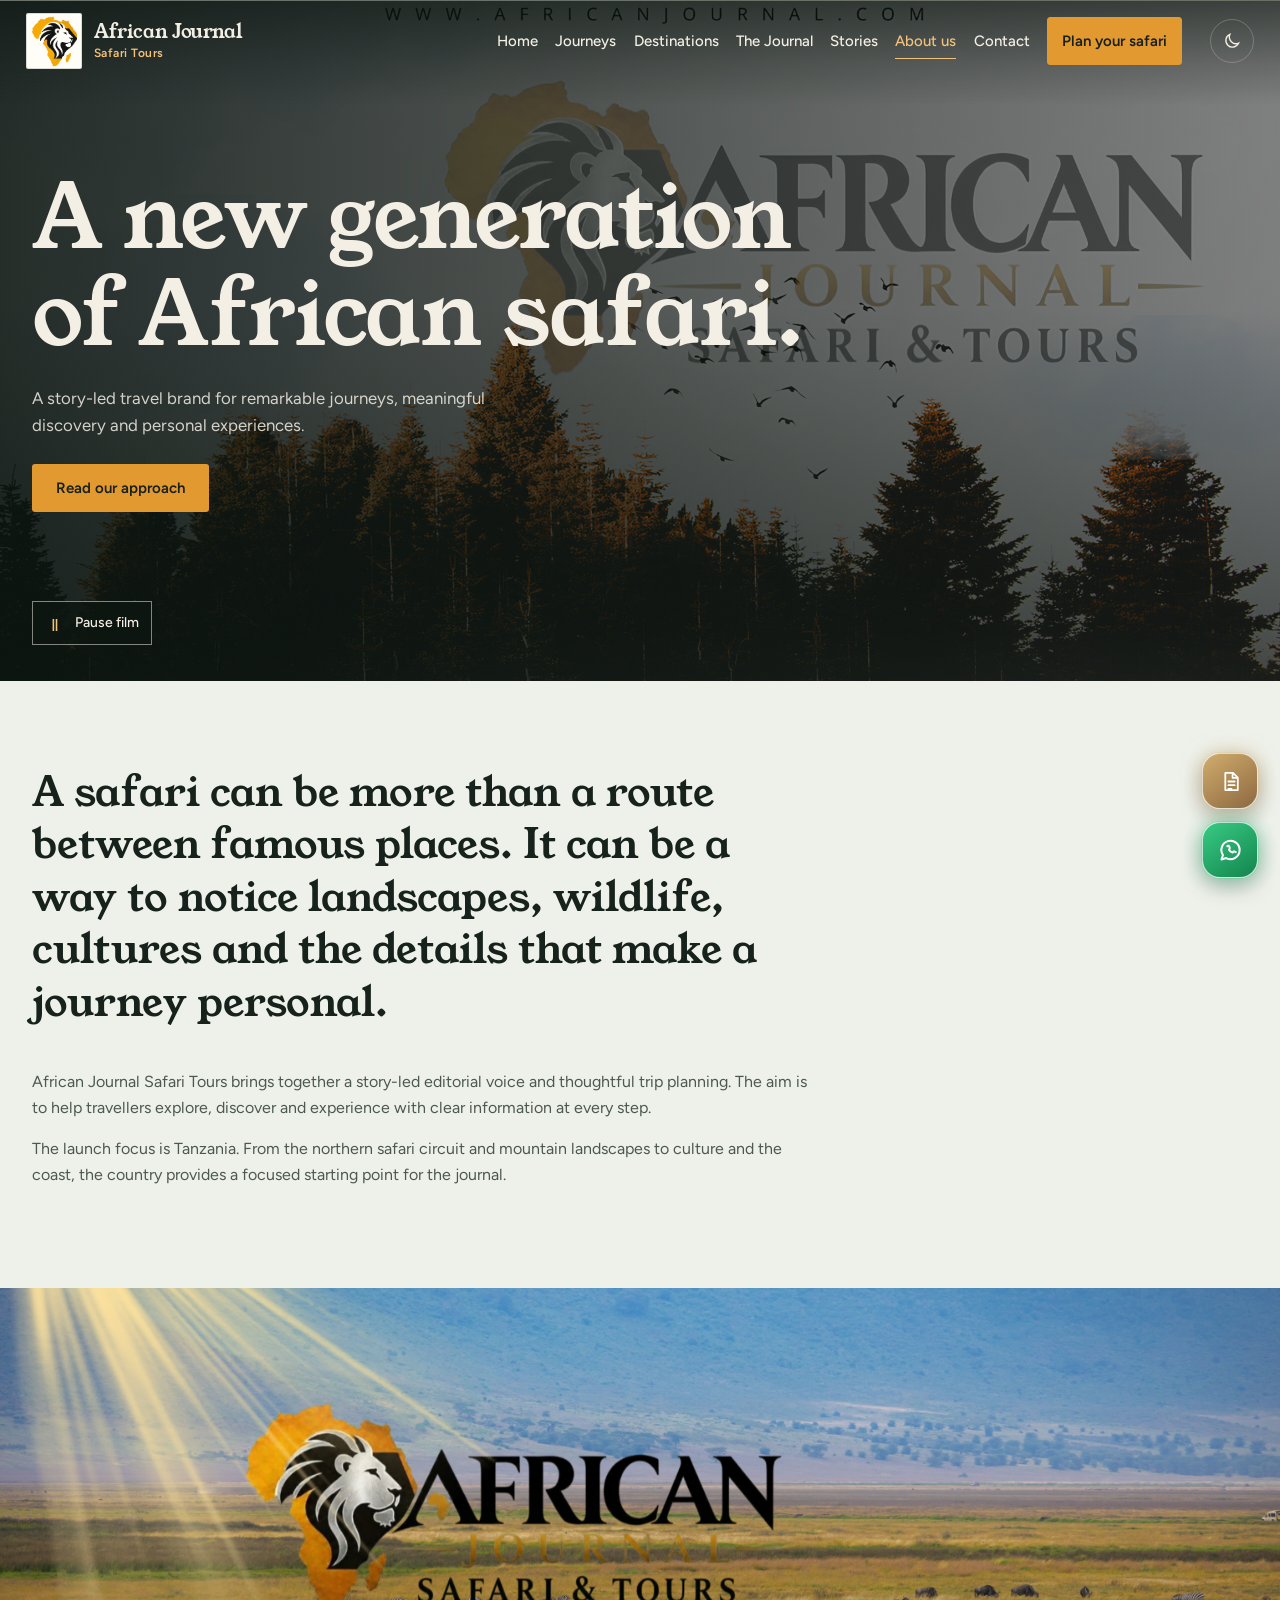
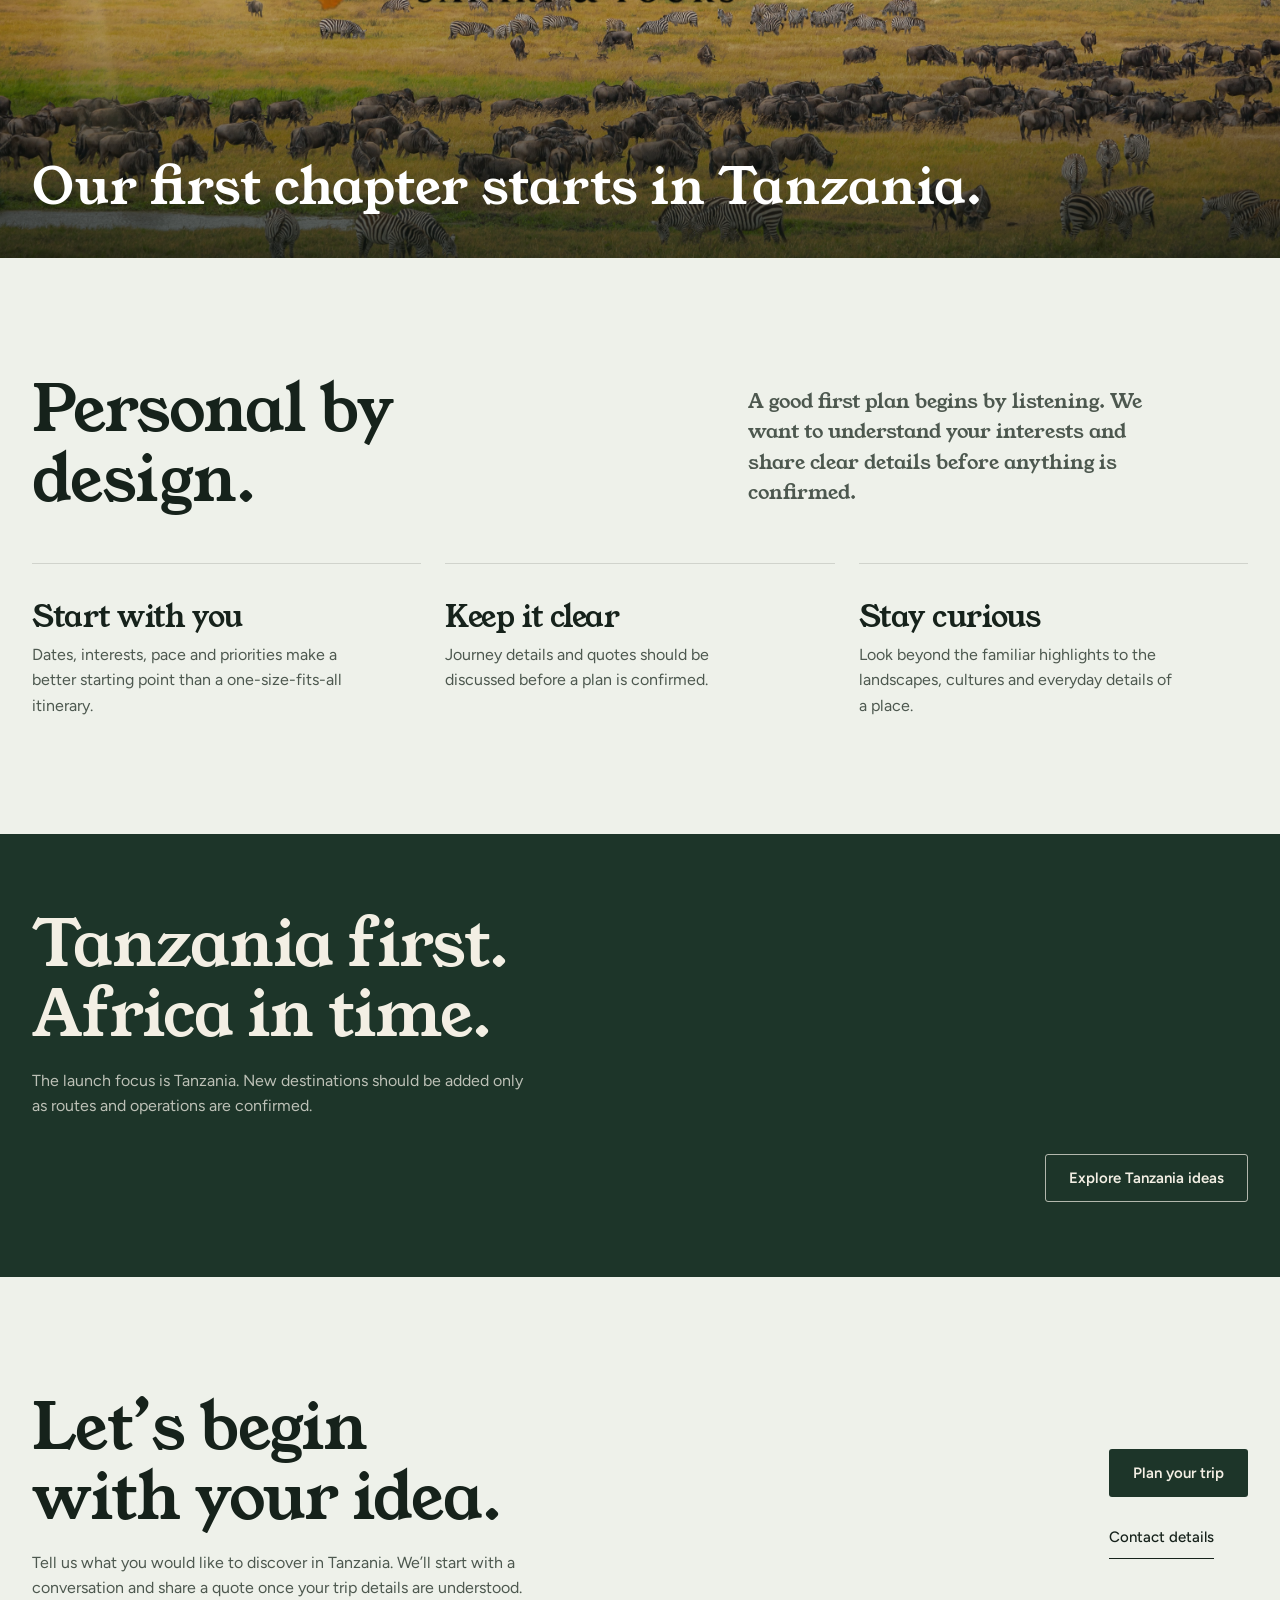
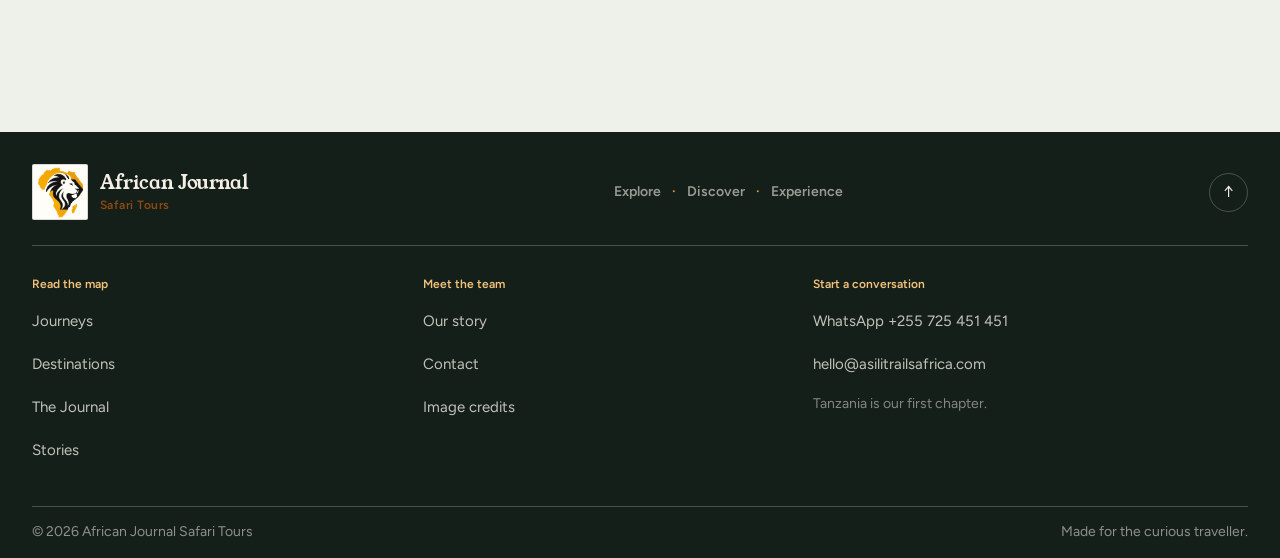
==== about.html @ f6a98c53 "Add files via upload" ====
<!doctype html>
<html lang="en">
  <head>
    <meta charset="utf-8" />
    <meta name="viewport" content="width=device-width, initial-scale=1" />
    <meta name="color-scheme" content="light dark" />
    <meta name="theme-color" content="#17251f" />
    <meta
      name="description"
      content="Learn about the African Journal Safari Tours brand direction, planning approach, and Tanzania-first launch focus."
    />
    <meta
      property="og:title"
      content="Our approach | African Journal Safari Tours"
    />
    <meta
      property="og:description"
      content="A story-led safari brand built around thoughtful planning, local expertise and clear expectations."
    />
    <meta property="og:image" content="images/afj-social.png" />
    <link rel="icon" type="image/png" href="images/afj-emblem.png" />
    <link rel="preconnect" href="https://fonts.googleapis.com" />
    <link rel="preconnect" href="https://fonts.gstatic.com" crossorigin />
    <link
      rel="stylesheet"
      href="https://fonts.googleapis.com/css2?family=Figtree:wght@400;500;600&family=Young+Serif&display=swap"
    />
    <script>
      try {
        var t =
          localStorage.getItem("afj-theme") ||
          (matchMedia("(prefers-color-scheme: dark)").matches
            ? "dark"
            : "light");
        document.documentElement.setAttribute("data-theme", t);
      } catch (e) {}
    </script>
    <link rel="stylesheet" href="css/styles.css" />
    <script defer src="js/script.js"></script>
    <title>Our story | African Journal Safari Tours</title>
  </head>
  <body id="top">
    <canvas class="night-sky" aria-hidden="true"></canvas>
    <a class="skip-link" href="#main">Skip to content</a>
    <header class="site-header site-header-overlay">
      <div class="header-inner">
        <a
          class="brand"
          href="index.html"
          aria-label="African Journal Safari Tours home"
        >
          <span class="brand-mark"
            ><img
              src="images/afj-emblem.png"
              alt=""
              width="554"
              height="616"
              decoding="async"
          /></span>
          <span class="brand-words"
            ><span>African Journal</span><small>Safari Tours</small></span
          >
        </a>
        <button
          class="menu-toggle"
          type="button"
          aria-label="Open navigation"
          aria-expanded="false"
          aria-controls="primary-nav"
        >
          <span class="menu-label">Menu</span
          ><span class="menu-icon" aria-hidden="true"><i></i><i></i></span>
        </button>
        <nav
          class="primary-nav"
          id="primary-nav"
          aria-label="Primary navigation"
        >
          <a href="index.html" data-page="index.html">Home</a>
          <a href="journeys.html" data-page="journeys.html">Journeys</a>
          <a href="explore.html" data-page="explore.html">Destinations</a>
          <a href="journal.html" data-page="journal.html">The Journal</a>
          <a href="stories.html" data-page="stories.html">Stories</a>
          <a href="about.html" data-page="about.html">About us</a>
          <a href="contact.html" data-page="contact.html">Contact</a>
          <a class="nav-cta" href="contact.html">Plan your safari</a>
        </nav>
        <button
          class="theme-toggle"
          type="button"
          aria-pressed="false"
          aria-label="Switch to night theme"
        >
          <svg class="i-moon" viewBox="0 0 24 24" aria-hidden="true">
            <path d="M20 14.5A8 8 0 0 1 9.5 4a8 8 0 1 0 10.5 10.5z" /></svg
          ><svg class="i-sun" viewBox="0 0 24 24" aria-hidden="true">
            <circle cx="12" cy="12" r="4" />
            <path
              d="M12 2v2M12 20v2M4.9 4.9l1.4 1.4M17.7 17.7l1.4 1.4M2 12h2M20 12h2M4.9 19.1l1.4-1.4M17.7 6.3l1.4-1.4"
            />
          </svg>
        </button>
      </div>
    </header>
    <main id="main">
      <section class="page-hero page-hero-about" aria-labelledby="page-title">
        <video
          class="hero-video"
          id="hero-video"
          autoplay
          muted
          loop
          playsinline
          preload="metadata"
          poster="images/African_journal.jpg"
          aria-hidden="true"
        >
          <source src="about-hero.mp4" type="video/mp4" />
        </video>
        <div class="page-hero-shade"></div>
        <div class="shell page-hero-copy">
          <h1 id="page-title">A new generation<br />of African safari.</h1>
          <p>
            A story-led travel brand for remarkable journeys, meaningful
            discovery and personal experiences.
          </p>
          <a class="button button-gold" href="#story">Read our approach</a>
        </div>
        <button
          class="video-toggle"
          type="button"
          data-video-toggle
          aria-pressed="false"
          aria-label="Pause background film"
        >
          <span class="video-toggle-icon" aria-hidden="true">Ⅱ</span
          ><span data-video-label>Pause film</span>
        </button>
      </section>
      <section class="story-opening shell" id="story">
        <div class="story-opening-copy">
          <p class="story-lead">
            A safari can be more than a route between famous places. It can be a
            way to notice landscapes, wildlife, cultures and the details that
            make a journey personal.
          </p>
          <p>
            African Journal Safari Tours brings together a story-led editorial
            voice and thoughtful trip planning. The aim is to help travellers
            explore, discover and experience with clear information at every
            step.
          </p>
          <p>
            The launch focus is Tanzania. From the northern safari circuit and
            mountain landscapes to culture and the coast, the country provides a
            focused starting point for the journal.
          </p>
        </div>
      </section>
      <section class="about-image-band">
        <img
          src="images/first-chapter.jpg"
          alt="A Maasai village landscape"
          width="1200"
          height="800"
          loading="lazy"
        />
        <p>Our first chapter starts in Tanzania.</p>
      </section>
      <section
        class="section shell about-principles"
        aria-labelledby="principles-title"
      >
        <div class="section-heading">
          <div>
            <h2 id="principles-title">Personal by<br />design.</h2>
          </div>
          <p class="section-intro">
            A good first plan begins by listening. We want to understand your
            interests and share clear details before anything is confirmed.
          </p>
        </div>
        <div class="principle-grid">
          <article>
            <h3>Start with you</h3>
            <p>
              Dates, interests, pace and priorities make a better starting point
              than a one-size-fits-all itinerary.
            </p>
          </article>
          <article>
            <h3>Keep it clear</h3>
            <p>
              Journey details and quotes should be discussed before a plan is
              confirmed.
            </p>
          </article>
          <article>
            <h3>Stay curious</h3>
            <p>
              Look beyond the familiar highlights to the landscapes, cultures
              and everyday details of a place.
            </p>
          </article>
        </div>
      </section>
      <section class="vision-band">
        <div class="shell vision-layout">
          <div>
            <h2>Tanzania first.<br />Africa in time.</h2>
            <p>
              The launch focus is Tanzania. New destinations should be added
              only as routes and operations are confirmed.
            </p>
          </div>
          <a class="button button-outline-light" href="journeys.html"
            >Explore Tanzania ideas</a
          >
        </div>
      </section>
      <section class="section shell plan-inline">
        <div class="plan-inline-copy">
          <h2>Let’s begin<br />with your idea.</h2>
          <p>
            Tell us what you would like to discover in Tanzania. We’ll start
            with a conversation and share a quote once your trip details are
            understood.
          </p>
        </div>
        <div class="plan-inline-actions">
          <a class="button button-dark" href="contact.html">Plan your trip</a
          ><a class="text-link" href="contact.html">Contact details</a>
        </div>
      </section>
    </main>
    <footer class="site-footer">
      <div class="shell footer-top">
        <a
          class="brand brand-footer"
          href="index.html"
          aria-label="African Journal Safari Tours home"
          ><span class="brand-mark"
            ><img
              src="images/afj-emblem.png"
              alt=""
              width="554"
              height="616"
              loading="lazy" /></span
          ><span class="brand-words"
            ><span>African Journal</span><small>Safari Tours</small></span
          ></a
        >
        <p class="footer-promise">
          Explore <span>·</span> Discover <span>·</span> Experience
        </p>
        <a class="back-top" href="#top" aria-label="Back to top">↑</a>
      </div>
      <div class="shell footer-links">
        <div>
          <h2>Read the map</h2>
          <a href="journeys.html">Journeys</a
          ><a href="explore.html">Destinations</a
          ><a href="journal.html">The Journal</a
          ><a href="stories.html">Stories</a>
        </div>
        <div>
          <h2>Meet the team</h2>
          <a href="about.html">Our story</a><a href="contact.html">Contact</a
          ><a href="image-credits.html">Image credits</a>
        </div>
        <div class="footer-contact">
          <h2>Start a conversation</h2>
          <a
            href="https://wa.me/255725451451"
            data-whatsapp
            target="_blank"
            rel="noopener"
            >WhatsApp +255 725 451 451</a
          ><a href="mailto:hello@asilitrailsafrica.com"
            >hello@asilitrailsafrica.com</a
          ><small>Tanzania is our first chapter.</small>
        </div>
      </div>
      <div class="shell footer-bottom">
        <span>© <span data-year>2026</span> African Journal Safari Tours</span
        ><span>Made for the curious traveller.</span>
      </div>
    </footer>
    <div class="floating-actions" role="group" aria-label="Quick contact">
      <span
        class="floating-status"
        data-contact-status
        role="status"
        aria-live="polite"
        hidden
      ></span>
      <a
        class="contact-fab contact-fab-form"
        href="contact.html#contact-intro"
        data-tally-form
        aria-label="Open travel enquiry form"
        title="Travel enquiry form"
      >
        <svg
          class="contact-fab-icon"
          viewBox="0 0 24 24"
          aria-hidden="true"
          focusable="false"
        >
          <path d="M7 3.75h7.4L19 8.3v11.95H7z" />
          <path d="M14 4v4.6h4.6M10 12h6M10 15.5h6M10 19h3" />
        </svg>
        <span class="visually-hidden">Travel enquiry form</span>
      </a>
      <a
        class="contact-fab contact-fab-whatsapp"
        href="https://wa.me/255725451451"
        data-whatsapp
        target="_blank"
        rel="noopener"
        aria-label="Chat with African Journal Safari Tours on WhatsApp"
        title="Chat on WhatsApp"
      >
        <svg
          class="contact-fab-icon"
          viewBox="0 0 24 24"
          aria-hidden="true"
          focusable="false"
        >
          <path
            d="M20.1 11.65a8.1 8.1 0 0 1-11.98 7.1L4 20l1.29-4.02A8.1 8.1 0 1 1 20.1 11.65Z"
          />
          <path
            d="M9.12 8.22c.19-.43.39-.44.57-.44h.49c.16 0 .37.02.51.4l.64 1.55c.08.2.06.37-.05.53l-.44.55c-.12.14-.22.29-.1.51.12.22.53.86 1.14 1.4.78.69 1.43.9 1.66 1.01.22.1.35.09.49-.08l.65-.76c.16-.19.33-.22.53-.13l1.5.71"
          />
        </svg>
        <span class="visually-hidden">Chat on WhatsApp</span>
      </a>
    </div>
  </body>
</html>
---- css/styles.css ----
:root {
  color-scheme: light;
  --paper: #eef1ea;
  --paper-deep: #e0e7dc;
  --ink: #16221b;
  --moss: #1d3529;
  --moss-soft: #3a5445;
  --gold: #e2992f;
  --gold-hover: #ecab52;
  --amber-soft: #f2c27a;
  --clay: #8a4a10;
  --muted: #4d584f;
  --line: rgba(22, 34, 27, 0.14);
  --light-line: rgba(243, 239, 228, 0.24);
  --on-deep: #f3efe4;
  --on-accent: #17201a;
  --field: #f9faf6;
  --nav-ink: #2c3a31;
  --header-bg: #eef1ea;
  --print: #f8f5eb;
  --danger: #a3241c;
  --sun: rgba(255, 208, 130, 0.55);
  --serif: "Young Serif", Georgia, "Times New Roman", serif;
  --sans: "Figtree", system-ui, -apple-system, "Segoe UI", sans-serif;
  --shell: 1240px;
  --header-height: 82px;
}
:root[data-theme="dark"] {
  color-scheme: dark;
  --paper: #0d1420;
  --paper-deep: #141d2c;
  --ink: #ece7da;
  --moss: #182739;
  --moss-soft: #34506a;
  --gold: #f0a64a;
  --gold-hover: #f6b966;
  --clay: #f0b25e;
  --muted: #a9b3bf;
  --line: rgba(236, 231, 218, 0.15);
  --light-line: rgba(236, 231, 218, 0.22);
  --field: #101826;
  --nav-ink: #d9d6cc;
  --header-bg: #0d1420;
  --print: #e8e2d2;
  --danger: #ff9f93;
  --sun: transparent;
}

* {
  box-sizing: border-box;
}
html {
  scroll-behavior: smooth;
  scroll-padding-top: 96px;
}
body {
  margin: 0;
  overflow-x: hidden;
  background: var(--paper);
  color: var(--ink);
  font-family: var(--sans);
  font-size: 16px;
  line-height: 1.6;
  -webkit-font-smoothing: antialiased;
}
img,
video {
  display: block;
  max-width: 100%;
}
button,
a {
  -webkit-tap-highlight-color: transparent;
}
a {
  color: inherit;
  text-decoration: none;
}
button {
  font: inherit;
}
a:focus-visible,
button:focus-visible {
  outline: 3px solid var(--clay);
  outline-offset: 4px;
}
::selection {
  background: var(--gold);
  color: var(--on-accent);
}
.shell {
  width: min(var(--shell), calc(100% - 64px));
  margin-inline: auto;
}
.skip-link {
  position: fixed;
  z-index: 100;
  top: 12px;
  left: 12px;
  transform: translateY(-160%);
  padding: 10px 16px;
  background: var(--paper);
  color: var(--ink);
  border: 1px solid var(--ink);
}
.skip-link:focus {
  transform: translateY(0);
}
.eyebrow {
  margin: 0 0 18px;
  color: var(--clay);
  font-size: 0.75rem;
  font-weight: 600;
  letter-spacing: 0;
  line-height: 1.4;
}
.eyebrow-light {
  color: var(--amber-soft);
}
h1,
h2,
h3,
p {
  margin-top: 0;
}
h1,
h2,
h3 {
  font-family: var(--serif);
  font-weight: 400;
  letter-spacing: -0.015em;
  line-height: 1.1;
}
h1 em,
h2 em,
h3 em {
  color: var(--gold);
  font-weight: 400;
}
.section {
  padding-block: clamp(78px, 9vw, 132px);
}
.text-link {
  display: inline-flex;
  align-items: center;
  gap: 13px;
  width: fit-content;
  color: var(--ink);
  font-size: 0.875rem;
  font-weight: 600;
  letter-spacing: 0.04em;
  border-bottom: 1px solid currentColor;
  padding-bottom: 5px;
  transition:
    color 0.2s ease,
    gap 0.2s ease;
}
.text-link:hover {
  color: var(--clay);
  gap: 18px;
}
.text-link-light {
  color: var(--on-deep);
}
.text-link-light:hover {
  color: var(--amber-soft);
}
.button {
  display: inline-flex;
  align-items: center;
  justify-content: center;
  gap: 18px;
  min-height: 51px;
  padding: 0 23px;
  border: 1px solid transparent;
  font-size: 0.75rem;
  font-weight: 600;
  letter-spacing: 0;
  transition:
    transform 0.2s ease,
    background-color 0.2s ease,
    color 0.2s ease;
}
.button:hover {
  transform: translateY(-2px);
}
.button-gold {
  background: var(--gold);
  color: var(--on-accent);
}
.button-gold:hover {
  background: var(--gold-hover);
}
.button-dark {
  background: var(--moss);
  color: var(--on-deep);
}
.button-dark:hover {
  background: var(--moss-soft);
}
.button-outline-light {
  border-color: rgba(242, 239, 229, 0.7);
  color: var(--on-deep);
}
.button-outline-light:hover {
  background: var(--paper);
  color: var(--ink);
}

/* Masthead */
.site-header {
  position: sticky;
  z-index: 30;
  top: 0;
  width: 100%;
  background: var(--header-bg);
  border-bottom: 1px solid var(--line);
}
.site-header-overlay {
  margin-bottom: calc(-1 * var(--header-height));
  border-bottom-color: rgba(197, 163, 106, 0.25);
  background: rgba(13, 22, 17, 0.97);
  isolation: isolate;
  transition:
    background-color 0.28s ease,
    border-color 0.28s ease,
    backdrop-filter 0.28s ease;
}
.js-enabled .site-header-overlay:not(.is-scrolled) {
  border-bottom-color: transparent;
  background: transparent;
}
.js-enabled .site-header-overlay:not(.is-scrolled)::before {
  position: absolute;
  z-index: 0;
  inset: 0 0 -22px;
  display: block;
  background: linear-gradient(
    180deg,
    rgba(10, 20, 15, 0.58),
    rgba(10, 20, 15, 0.2) 62%,
    transparent
  );
  content: "";
  pointer-events: none;
}
.site-header-overlay.is-scrolled {
  border-bottom-color: rgba(197, 163, 106, 0.25);
  background: rgba(13, 22, 17, 0.97);
}
.site-header-overlay.is-scrolled::before {
  display: none;
}
.header-inner {
  position: relative;
  z-index: 1;
  display: flex;
  align-items: center;
  gap: 28px;
  width: min(1420px, calc(100% - 52px));
  min-height: var(--header-height);
  margin-inline: auto;
}
.brand {
  display: inline-flex;
  flex: 0 0 auto;
  align-items: center;
  gap: 12px;
  min-width: 0;
}
.brand-mark {
  display: grid;
  width: 56px;
  height: 56px;
  flex: 0 0 56px;
  place-items: center;
  overflow: hidden;
  border: 1px solid rgba(25, 37, 31, 0.16);
  border-radius: 2px;
  background: #fffdf7;
}
.brand-mark img {
  width: 51px;
  height: 51px;
  object-fit: contain;
}
.brand-words {
  display: grid;
  gap: 0;
  color: var(--ink);
  font-family: var(--serif);
  font-size: 1.2rem;
  line-height: 1.1;
  letter-spacing: -0.02em;
  white-space: nowrap;
}
.brand-words small {
  margin-top: 5px;
  color: var(--clay);
  font-family: var(--sans);
  font-size: 0.75rem;
  font-weight: 600;
  letter-spacing: 0;
}
.primary-nav {
  display: flex;
  align-items: center;
  justify-content: center;
  gap: clamp(10px, 1.35vw, 20px);
  margin-left: auto;
}
.primary-nav a {
  position: relative;
  padding-block: 8px;
  color: var(--nav-ink);
  font-size: 0.75rem;
  font-weight: 600;
  letter-spacing: 0;
  white-space: nowrap;
}
.primary-nav a::after {
  position: absolute;
  right: 0;
  bottom: 2px;
  left: 0;
  height: 1px;
  background: var(--clay);
  content: "";
  transform: scaleX(0);
  transform-origin: left;
  transition: transform 0.2s ease;
}
.primary-nav a:hover::after,
.primary-nav a[aria-current="page"]::after {
  transform: scaleX(1);
}
.primary-nav a[aria-current="page"] {
  color: var(--clay);
}
.primary-nav .nav-cta {
  padding: 11px 14px;
  border: 1px solid var(--gold);
  background: var(--gold);
  color: var(--on-accent);
  letter-spacing: 0;
}
.primary-nav .nav-cta:hover {
  background: var(--gold-hover);
  color: var(--on-accent);
}
.primary-nav .nav-cta::after {
  display: none;
}
.menu-toggle {
  display: none;
}
.site-header-overlay .brand-words,
.site-header-overlay .primary-nav a,
.site-header-overlay .menu-toggle {
  color: var(--on-deep);
}
.site-header-overlay .brand-words small,
.site-header-overlay .primary-nav a[aria-current="page"] {
  color: var(--amber-soft);
}
.site-header-overlay .primary-nav a::after {
  background: var(--amber-soft);
}
.site-header-overlay .primary-nav.is-open a {
  color: var(--ink);
}
.site-header-overlay .primary-nav.is-open a[aria-current="page"] {
  color: var(--clay);
}
.site-header-overlay .primary-nav.is-open .nav-cta {
  color: var(--ink);
}

/* Home cover */
.hero-home {
  position: relative;
  display: flex;
  min-height: max(650px, min(900px, 100svh));
  overflow: hidden;
  isolation: isolate;
  background: #1c2c24;
  color: var(--on-deep);
}
.hero-video,
.hero-shade {
  position: absolute;
  z-index: -1;
  inset: 0;
  width: 100%;
  height: 100%;
}
.hero-video {
  object-fit: cover;
  object-position: center 55%;
}
.hero-shade {
  background:
    linear-gradient(
      90deg,
      rgba(12, 22, 17, 0.82) 0%,
      rgba(12, 22, 17, 0.53) 43%,
      rgba(12, 22, 17, 0.08) 100%
    ),
    linear-gradient(0deg, rgba(10, 17, 14, 0.53), transparent 42%);
}
.hero-content {
  display: flex;
  flex-direction: column;
  justify-content: center;
  padding-block: 80px 90px;
}
.hero-content > * {
  max-width: 670px;
}
.hero-content .eyebrow {
  display: flex;
  gap: 21px;
  align-items: center;
  margin-bottom: 27px;
}
.hero-content .eyebrow span + span {
  padding-left: 20px;
  border-left: 1px solid rgba(242, 239, 229, 0.5);
}
.hero h1 {
  max-width: 1100px;
  margin: 0 0 23px;
  font-size: clamp(3.5rem, 6.5vw, 6.4rem);
  line-height: 1.1;
}
.hero h1 em {
  color: var(--amber-soft);
}
.hero-deck {
  max-width: 500px;
  margin-bottom: 30px;
  color: rgba(242, 239, 229, 0.87);
  font-size: clamp(1rem, 1.4vw, 1.12rem);
  line-height: 1.6;
}
.hero-actions {
  display: flex;
  align-items: center;
  gap: 27px;
}
.hero-index {
  display: flex;
  align-items: center;
  gap: 15px;
  margin: 45px 0 0;
  color: rgba(242, 239, 229, 0.75);
  font-size: 0.75rem;
  font-weight: 600;
  letter-spacing: 0;
}
.hero-index span:first-child {
  color: var(--amber-soft);
}
.hero-index span + span::before {
  display: inline-block;
  width: 16px;
  height: 1px;
  margin: 0 13px 3px 0;
  background: rgba(242, 239, 229, 0.5);
  content: "";
}
.video-toggle {
  position: absolute;
  right: auto;
  bottom: 36px;
  left: max(32px, calc((100% - var(--shell)) / 2));
  display: inline-flex;
  align-items: center;
  gap: 10px;
  min-height: 40px;
  padding: 0 12px;
  border: 1px solid rgba(242, 239, 229, 0.52);
  background: rgba(16, 26, 21, 0.35);
  color: var(--on-deep);
  font-size: 0.75rem;
  font-weight: 600;
  letter-spacing: 0;
  cursor: pointer;
}
.video-toggle:hover {
  background: rgba(16, 26, 21, 0.74);
}
.video-toggle-icon {
  display: grid;
  width: 20px;
  height: 20px;
  place-items: center;
  color: var(--amber-soft);
  font-size: 1rem;
}
.hero-scroll {
  position: absolute;
  right: 50%;
  bottom: 0;
  display: flex;
  flex-direction: column;
  align-items: center;
  gap: 10px;
  color: rgba(242, 239, 229, 0.72);
  font-size: 0.75rem;
  letter-spacing: 0;
  transform: translateX(50%);
}
.hero-scroll i {
  width: 1px;
  height: 30px;
  background: var(--amber-soft);
}

.intro-band {
  padding-block: 34px;
  background: var(--paper-deep);
  border-bottom: 1px solid var(--line);
}
.intro-band-grid {
  display: grid;
  grid-template-columns: 0.7fr 1.5fr 1.25fr;
  gap: 30px;
  align-items: center;
}
.intro-band .eyebrow {
  margin: 0;
}
.intro-statement {
  max-width: 600px;
  margin: 0;
  font-family: var(--serif);
  font-size: clamp(1.2rem, 2.1vw, 1.8rem);
  line-height: 1.3;
}
.proof-list {
  display: grid;
  gap: 6px;
  color: var(--muted);
  font-size: 0.75rem;
}
.proof-list b {
  margin-right: 7px;
  color: var(--clay);
  font-size: 0.75rem;
  letter-spacing: 0;
}

/* Editorial section system */
.section-heading {
  display: grid;
  grid-template-columns: 1.05fr 0.8fr;
  gap: 60px;
  align-items: end;
  margin-bottom: 49px;
}
.section-heading h2,
.activities-copy h2,
.plan-intro h2,
.plan-inline h2,
.founders-copy h2,
.vision-layout h2 {
  margin: 0;
  font-size: clamp(3rem, 6.2vw, 5.7rem);
  line-height: 1.1;
}
.section-intro {
  max-width: 420px;
  margin: 0 0 7px;
  color: var(--muted);
  font-family: var(--serif);
  font-size: clamp(1.1rem, 1.7vw, 1.4rem);
  line-height: 1.48;
}
.feature-grid {
  display: grid;
  min-height: 635px;
  grid-template-columns: 1.15fr 1fr 1fr;
  grid-template-rows: repeat(2, minmax(260px, 1fr));
  gap: 13px;
}
.feature-card {
  position: relative;
  min-height: 270px;
  overflow: hidden;
  background: var(--moss);
  color: var(--on-deep);
  isolation: isolate;
}
.feature-card::after {
  position: absolute;
  z-index: -1;
  inset: 25% 0 0;
  background: linear-gradient(0deg, rgba(13, 21, 17, 0.8), transparent);
  content: "";
}
.feature-card img {
  position: absolute;
  z-index: -2;
  inset: 0;
  width: 100%;
  height: 100%;
  object-fit: cover;
  transition: transform 0.6s cubic-bezier(0.2, 0.7, 0.2, 1);
}
.feature-card-tall {
  grid-column: 1;
  grid-row: 1 / 3;
}
.feature-card-wide {
  grid-column: 2 / 4;
}
.feature-number {
  position: absolute;
  top: 20px;
  left: 20px;
  color: rgba(255, 255, 255, 0.82);
  font-size: 0.75rem;
  font-weight: 600;
  letter-spacing: 0;
}
.feature-caption {
  position: absolute;
  right: 60px;
  bottom: 24px;
  left: 23px;
  display: grid;
  gap: 4px;
}
.feature-caption strong {
  font-family: var(--serif);
  font-size: clamp(1.65rem, 2.8vw, 2.65rem);
  font-weight: 400;
  line-height: 1.1;
}
.feature-caption small {
  color: rgba(255, 255, 255, 0.8);
  font-size: 0.75rem;
  letter-spacing: 0.04em;
}
.feature-arrow,
.destination-arrow {
  position: absolute;
  right: 18px;
  bottom: 23px;
  display: grid;
  width: 34px;
  height: 34px;
  place-items: center;
  border: 1px solid rgba(255, 255, 255, 0.65);
  border-radius: 50%;
  transition:
    color 0.2s ease,
    background 0.2s ease;
}
.feature-card:hover .feature-arrow,
.destination-card:hover .destination-arrow {
  background: var(--gold);
  color: var(--on-accent);
}
.section-tail {
  display: flex;
  justify-content: space-between;
  gap: 30px;
  align-items: center;
  margin-top: 21px;
  padding-top: 16px;
  border-top: 1px solid var(--line);
}
.section-tail p,
.section-tail > span {
  margin: 0;
  color: var(--muted);
  font-size: 0.75rem;
}
.journal-rule-band {
  display: flex;
  min-height: 275px;
  flex-direction: column;
  justify-content: center;
  align-items: center;
  margin-block: 10px;
  padding: 50px 24px;
  background: var(--moss);
  color: var(--on-deep);
  text-align: center;
}
.journal-rule-band p {
  margin: 0 0 19px;
  font-family: var(--serif);
  font-size: clamp(2.4rem, 5.5vw, 4.75rem);
  line-height: 1.1;
}
.journal-rule-band p em {
  color: var(--gold-hover);
}
.journal-rule-band span {
  color: rgba(242, 239, 229, 0.65);
  font-size: 0.75rem;
  font-weight: 600;
  letter-spacing: 0;
}
.section-heading-tight {
  margin-bottom: 42px;
}
.destination-grid {
  display: grid;
  grid-template-columns: 1.25fr 1fr 1fr;
  grid-template-rows: repeat(2, 270px);
  gap: 12px;
}
.destination-card {
  position: relative;
  overflow: hidden;
  background: var(--moss);
  color: white;
  isolation: isolate;
}
.destination-card::after {
  position: absolute;
  z-index: -1;
  inset: 25% 0 0;
  background: linear-gradient(0deg, rgba(10, 17, 14, 0.78), transparent);
  content: "";
}
.destination-card img {
  position: absolute;
  z-index: -2;
  inset: 0;
  width: 100%;
  height: 100%;
  object-fit: cover;
  transition: transform 0.55s ease;
}
.destination-card-large {
  grid-column: 1;
  grid-row: 1 / 3;
}
.destination-kicker {
  position: absolute;
  top: 16px;
  left: 17px;
  font-size: 0.75rem;
  font-weight: 600;
  letter-spacing: 0;
}
.destination-name {
  position: absolute;
  right: 44px;
  bottom: 17px;
  left: 18px;
  font-family: var(--serif);
  font-size: clamp(1.8rem, 3vw, 2.8rem);
  line-height: 1.1;
}
.destination-arrow {
  right: 13px;
  bottom: 17px;
  width: 27px;
  height: 27px;
  font-size: 0.875rem;
}
.activities-band {
  padding-block: clamp(75px, 9vw, 125px);
  background: var(--moss);
  color: var(--on-deep);
}
.activities-layout {
  display: grid;
  grid-template-columns: 1fr 0.85fr;
  gap: 12%;
  align-items: center;
}
.activities-copy h2 {
  margin-bottom: 24px;
}
.activities-copy > p:not(.eyebrow) {
  max-width: 440px;
  margin-bottom: 29px;
  color: rgba(242, 239, 229, 0.76);
}
.activity-list {
  margin: 0;
  padding: 0;
  list-style: none;
  border-top: 1px solid var(--light-line);
}
.activity-list li {
  display: grid;
  grid-template-columns: 38px 1fr;
  align-items: center;
  border-bottom: 1px solid var(--light-line);
}
.activity-list li > span {
  color: var(--amber-soft);
  font-size: 0.75rem;
  letter-spacing: 0;
}
.activity-list a {
  display: flex;
  justify-content: space-between;
  padding-block: 16px;
  font-family: var(--serif);
  font-size: clamp(1.15rem, 2vw, 1.6rem);
}
.activity-list a b {
  color: var(--amber-soft);
  font-family: var(--sans);
  font-size: 1rem;
  font-weight: 400;
}
.journal-preview {
  padding-bottom: clamp(70px, 8vw, 110px);
}
.journal-cards {
  display: grid;
  grid-template-columns: 1.22fr 1fr 1fr;
  gap: 24px;
  align-items: start;
}
.journal-card a {
  display: block;
}
.journal-card img {
  width: 100%;
  aspect-ratio: 1.28;
  object-fit: cover;
}
.journal-card-lead img {
  aspect-ratio: 1.45;
}
.journal-card-meta {
  display: block;
  margin-top: 17px;
  color: var(--clay);
  font-size: 0.75rem;
  font-weight: 600;
  letter-spacing: 0;
}
.journal-card h3 {
  max-width: 370px;
  margin: 10px 0 14px;
  font-size: clamp(1.55rem, 2.5vw, 2.15rem);
  line-height: 1.1;
}
.journal-card .text-link {
  font-size: 0.75rem;
}
.founders-band {
  display: grid;
  min-height: 510px;
  grid-template-columns: 1fr 1fr;
  background: var(--paper-deep);
}
.founders-image {
  min-height: 510px;
}
.founders-image img {
  width: 100%;
  height: 100%;
  object-fit: cover;
}
.founders-copy {
  display: flex;
  flex-direction: column;
  justify-content: center;
  align-items: flex-start;
  padding: clamp(45px, 8vw, 110px);
}
.founders-copy h2 {
  margin-bottom: 23px;
  font-size: clamp(3rem, 5vw, 4.8rem);
}
.founders-copy > p:not(.eyebrow) {
  max-width: 490px;
  margin-bottom: 22px;
  color: var(--muted);
}
.plan-section {
  padding-block: clamp(72px, 9vw, 120px);
  background: var(--moss);
  color: var(--on-deep);
}
.plan-layout {
  display: grid;
  grid-template-columns: 0.95fr 1fr;
  gap: 11%;
  align-items: center;
}
.plan-intro h2 {
  margin-bottom: 21px;
}
.plan-intro > p:not(.eyebrow) {
  max-width: 435px;
  color: rgba(242, 239, 229, 0.78);
}
.package-note {
  display: flex;
  gap: 11px;
  align-items: flex-start;
  margin-top: 24px;
  padding-top: 17px;
  border-top: 1px solid var(--light-line);
  font-size: 0.75rem;
}
.note-mark {
  color: var(--amber-soft);
  font-size: 1.1rem;
}
.plan-picker {
  padding: clamp(24px, 4vw, 42px);
  border: 1px solid var(--light-line);
  background: rgba(242, 239, 229, 0.04);
}
.picker-label {
  margin-bottom: 16px;
  color: var(--amber-soft);
  font-size: 0.75rem;
  font-weight: 600;
  letter-spacing: 0;
}
.interest-list {
  display: flex;
  flex-wrap: wrap;
  gap: 9px;
}
.interest-chip {
  min-height: 40px;
  padding: 7px 13px;
  border: 1px solid rgba(242, 239, 229, 0.42);
  border-radius: 100px;
  background: transparent;
  color: var(--on-deep);
  font-size: 0.75rem;
  cursor: pointer;
  transition:
    background 0.18s ease,
    color 0.18s ease,
    border-color 0.18s ease;
}
.interest-chip:hover,
.interest-chip[aria-pressed="true"] {
  border-color: var(--amber-soft);
  background: var(--amber-soft);
  color: var(--on-accent);
}
.selected-interests {
  min-height: 24px;
  margin: 15px 0 21px;
  color: rgba(242, 239, 229, 0.72);
  font-size: 0.75rem;
}
.plan-actions {
  display: flex;
  flex-wrap: wrap;
  align-items: center;
  gap: 18px;
}
.privacy-note {
  margin: 18px 0 0;
  color: rgba(242, 239, 229, 0.55);
  font-size: 0.75rem;
}

/* Inner-page cover and content */
.page-hero {
  position: relative;
  display: flex;
  min-height: clamp(490px, 61vw, 680px);
  align-items: center;
  overflow: hidden;
  background: var(--moss);
  color: var(--on-deep);
  isolation: isolate;
}
.page-hero > img,
.page-hero > video {
  position: absolute;
  z-index: -2;
  inset: 0;
  width: 100%;
  height: 100%;
  object-fit: cover;
  filter: brightness(0.6);
}
.page-hero-shade {
  position: absolute;
  z-index: -1;
  inset: 0;
  background:
    linear-gradient(
      90deg,
      rgba(10, 20, 15, 0.78),
      rgba(10, 20, 15, 0.34) 62%,
      rgba(10, 20, 15, 0.09)
    ),
    linear-gradient(0deg, rgba(10, 20, 15, 0.48), transparent 55%);
}
.page-hero-copy {
  padding-block: 80px;
}
.page-hero-copy h1 {
  max-width: 850px;
  margin: 0 0 22px;
  font-size: clamp(3.6rem, 8vw, 7rem);
  line-height: 1.1;
}
.page-hero-copy > p:not(.eyebrow) {
  max-width: 520px;
  margin-bottom: 25px;
  color: rgba(242, 239, 229, 0.85);
  font-size: 1.05rem;
}
.editorial-note {
  display: grid;
  grid-template-columns: 0.7fr 1.2fr 0.8fr;
  gap: 34px;
  align-items: center;
  padding-block: 32px;
  border-bottom: 1px solid var(--line);
}
.editorial-note .eyebrow {
  margin: 0;
}
.editorial-note h2 {
  margin: 0 0 6px;
  font-size: clamp(1.7rem, 3vw, 2.5rem);
}
.editorial-note p:not(.eyebrow) {
  margin: 0;
  color: var(--muted);
  font-size: 0.875rem;
}
.editorial-note .text-link {
  font-size: 0.75rem;
}
.collection-list {
  display: grid;
  gap: 68px;
}
.collection-card {
  display: grid;
  grid-template-columns: 1.05fr 0.95fr;
  align-items: center;
  gap: clamp(32px, 6vw, 84px);
}
.collection-card-reverse .collection-image {
  order: 2;
}
.collection-card-reverse .collection-copy {
  order: 1;
}
.collection-image {
  position: relative;
  min-height: 390px;
  overflow: hidden;
  background: var(--moss);
}
.collection-image img {
  width: 100%;
  height: 100%;
  min-height: 390px;
  object-fit: cover;
  transition: transform 0.5s ease;
}
.collection-image > span {
  position: absolute;
  top: 17px;
  left: 18px;
  padding: 6px 9px;
  background: var(--paper);
  color: var(--ink);
  font-size: 0.75rem;
  font-weight: 600;
  letter-spacing: 0;
}
.collection-copy {
  max-width: 485px;
  padding-block: 20px;
}
.collection-copy h3 {
  margin: 0 0 15px;
  font-size: clamp(2.3rem, 4.3vw, 4.1rem);
}
.collection-copy > p:not(.eyebrow) {
  color: var(--muted);
}
.collection-copy .text-link {
  margin-top: 8px;
}
.collection-enquire {
  display: block;
  width: fit-content;
  margin-top: 20px;
  color: var(--clay);
  font-size: 0.75rem;
  font-weight: 600;
  letter-spacing: 0;
}
.route-notes {
  padding-block: clamp(65px, 8vw, 100px);
  background: var(--paper-deep);
}
.route-notes-heading {
  display: grid;
  grid-template-columns: 1fr 0.7fr;
  gap: 8%;
  align-items: end;
  margin-bottom: 38px;
}
.route-notes h2 {
  max-width: 650px;
  margin: 0;
  font-size: clamp(2.8rem, 5vw, 4.6rem);
}
.route-notes-heading > p {
  max-width: 440px;
  margin: 0 0 5px;
  color: var(--muted);
  font-size: 1.05rem;
}
.route-ideas {
  display: grid;
  grid-template-columns: repeat(3, minmax(0, 1fr));
  gap: 20px;
  margin: 0;
  padding: 0;
  list-style: none;
}
.route-idea {
  overflow: hidden;
  border: 1px solid var(--line);
  background: var(--paper);
}
.route-idea-image {
  position: relative;
  overflow: hidden;
  aspect-ratio: 1.55;
  background: var(--moss);
}
.route-idea-image img {
  width: 100%;
  height: 100%;
  object-fit: cover;
}
.route-idea-number {
  position: absolute;
  top: 14px;
  left: 14px;
  display: grid;
  min-width: 42px;
  min-height: 42px;
  place-items: center;
  background: var(--gold);
  color: var(--on-accent);
  font-size: 0.875rem;
  font-weight: 600;
}
.route-idea-copy {
  padding: 20px 22px 24px;
}
.route-idea-label {
  margin: 0 0 8px;
  color: var(--clay);
  font-size: 0.875rem;
  font-weight: 600;
}
.route-idea-copy h3 {
  margin: 0 0 9px;
  font-size: clamp(1.45rem, 2vw, 1.8rem);
}
.route-idea-copy > p:last-child {
  margin: 0;
  color: var(--muted);
  font-size: 0.9375rem;
}
.process-band {
  padding-block: clamp(75px, 9vw, 125px);
  background: var(--moss);
  color: var(--on-deep);
}
.section-heading-light .section-intro {
  color: rgba(242, 239, 229, 0.7);
}
.process-steps {
  display: grid;
  grid-template-columns: repeat(3, 1fr);
  gap: 26px;
  margin: 0;
  padding: 0;
  list-style: none;
}
.process-steps li {
  padding: 22px 24px 0 0;
  border-top: 1px solid var(--light-line);
}
.process-steps li > span {
  color: var(--amber-soft);
  font-size: 0.75rem;
  letter-spacing: 0;
}
.process-steps h3 {
  margin: 15px 0 9px;
  font-size: 1.9rem;
}
.process-steps p {
  max-width: 320px;
  margin: 0;
  color: rgba(242, 239, 229, 0.69);
  font-size: 1rem;
}
.plan-inline {
  display: flex;
  justify-content: space-between;
  gap: 50px;
  align-items: center;
}
.plan-inline-copy {
  max-width: 600px;
}
.plan-inline-copy h2 {
  margin-bottom: 17px;
}
.plan-inline-copy > p:not(.eyebrow) {
  max-width: 515px;
  color: var(--muted);
}
.plan-inline-actions {
  display: grid;
  gap: 18px;
  justify-items: start;
}
.field-index {
  background: var(--paper-deep);
  border-block: 1px solid var(--line);
}
.field-index .shell {
  display: flex;
  flex-wrap: wrap;
  align-items: center;
  gap: 27px;
  min-height: 58px;
}
.field-index span {
  margin-right: auto;
  color: var(--muted);
  font-size: 0.75rem;
  font-weight: 600;
  letter-spacing: 0;
}
.field-index a {
  font-size: 0.75rem;
  font-weight: 600;
}
.field-index a:hover {
  color: var(--clay);
}
.place-grid {
  display: grid;
  grid-template-columns: repeat(3, 1fr);
  gap: 34px 20px;
}
.place-card {
  min-width: 0;
}
.place-card > img {
  width: 100%;
  aspect-ratio: 1.35;
  object-fit: cover;
  background: var(--paper-deep);
}
.place-card-copy {
  padding: 19px 2px 0;
}
.place-card-copy .eyebrow {
  margin-bottom: 9px;
  font-size: 0.75rem;
}
.place-card h3 {
  margin: 0 0 9px;
  font-size: 2.15rem;
}
.place-card-copy > p:not(.eyebrow) {
  min-height: 52px;
  margin-bottom: 14px;
  color: var(--muted);
  font-size: 0.875rem;
}
.place-card .text-link {
  font-size: 0.75rem;
}
.activity-editorial {
  padding-block: clamp(70px, 8vw, 110px);
  background: var(--paper-deep);
}
.activity-rows {
  border-top: 1px solid var(--line);
}
.activity-row {
  display: grid;
  grid-template-columns: 70px 1fr 50px;
  gap: 20px;
  align-items: center;
  padding-block: 22px;
  border-bottom: 1px solid var(--line);
}
.activity-index {
  color: var(--clay);
  font-size: 0.75rem;
  font-weight: 600;
  letter-spacing: 0;
}
.activity-row h3 {
  margin: 0 0 5px;
  font-size: clamp(1.55rem, 3vw, 2.35rem);
}
.activity-row p {
  max-width: 660px;
  margin: 0;
  color: var(--muted);
  font-size: 1rem;
}
.activity-row > a {
  display: grid;
  width: 38px;
  height: 38px;
  place-items: center;
  border: 1px solid var(--line);
  border-radius: 50%;
  font-size: 1.05rem;
}
.activity-row > a:hover {
  background: var(--moss);
  color: var(--on-deep);
}

/* Journal, about, stories and contact */
.journal-lead {
  display: grid;
  grid-template-columns: 0.65fr 1.35fr;
  gap: 50px;
  padding-block: 55px 65px;
  border-bottom: 1px solid var(--line);
}
.journal-lead .eyebrow {
  margin: 5px 0 0;
}
.journal-lead-copy {
  max-width: 800px;
  margin: 0;
  font-family: var(--serif);
  font-size: clamp(1.45rem, 3vw, 2.4rem);
  line-height: 1.32;
}
.journal-articles {
  display: grid;
  gap: 88px;
  padding-block: 74px 100px;
}
.journal-article {
  display: grid;
  grid-template-columns: 1.05fr 0.95fr;
  gap: clamp(32px, 7vw, 100px);
  align-items: center;
}
.journal-article-reverse .journal-article-image {
  order: 2;
}
.journal-article-reverse .journal-article-copy {
  order: 1;
}
.journal-article-image {
  position: relative;
}
.journal-article-image img {
  width: 100%;
  aspect-ratio: 1.2;
  object-fit: cover;
}
.journal-article-image > span {
  position: absolute;
  bottom: 0;
  left: 0;
  padding: 9px 12px;
  background: var(--paper);
  color: var(--clay);
  font-size: 0.75rem;
  font-weight: 600;
  letter-spacing: 0;
}
.journal-article-copy {
  max-width: 500px;
}
.journal-article-copy h2 {
  margin: 0 0 17px;
  font-size: clamp(2.5rem, 4.5vw, 4rem);
}
.journal-article-copy > p:not(.eyebrow) {
  color: var(--muted);
  font-size: 1rem;
}
.journal-article-copy .text-link {
  margin-top: 7px;
}
.journal-signoff {
  display: flex;
  min-height: 300px;
  flex-direction: column;
  justify-content: center;
  align-items: center;
  padding: 45px 24px;
  background: var(--moss);
  color: var(--on-deep);
  text-align: center;
}
.journal-signoff h2 {
  margin: 0 0 22px;
  font-size: clamp(2.6rem, 5vw, 4.6rem);
}
.story-opening {
  display: grid;
  grid-template-columns: 0.65fr 1.35fr;
  gap: 55px;
  padding-block: 85px;
}
.story-opening > .eyebrow {
  margin: 7px 0;
}
.story-opening-copy {
  max-width: 790px;
}
.story-opening-copy p {
  color: var(--muted);
}
.story-opening-copy .story-lead {
  color: var(--ink);
  font-family: var(--serif);
  font-size: clamp(1.65rem, 3.2vw, 2.6rem);
  line-height: 1.28;
}
.about-image-band {
  position: relative;
  height: clamp(320px, 45vw, 570px);
  overflow: hidden;
  background: var(--moss);
  color: white;
}
.about-image-band::after {
  position: absolute;
  inset: 35% 0 0;
  background: linear-gradient(0deg, rgba(13, 21, 17, 0.72), transparent);
  content: "";
}
.about-image-band img {
  width: 100%;
  height: 100%;
  object-fit: cover;
}
.about-image-band p {
  position: absolute;
  z-index: 1;
  bottom: 30px;
  left: max(32px, calc((100% - var(--shell)) / 2));
  margin: 0;
  font-family: var(--serif);
  font-size: clamp(2rem, 4vw, 3.5rem);
}
.principle-grid {
  display: grid;
  grid-template-columns: repeat(3, 1fr);
  gap: 24px;
}
.principle-grid article {
  padding-top: 19px;
  border-top: 1px solid var(--line);
}
.principle-grid article > span {
  color: var(--clay);
  font-size: 0.75rem;
  font-weight: 600;
  letter-spacing: 0;
}
.principle-grid h3 {
  margin: 17px 0 8px;
  font-size: 1.9rem;
}
.principle-grid p {
  max-width: 320px;
  margin: 0;
  color: var(--muted);
  font-size: 1rem;
}
.vision-band {
  padding-block: 75px;
  background: var(--moss);
  color: var(--on-deep);
}
.vision-layout {
  display: grid;
  grid-template-columns: 0.5fr 1.2fr 0.6fr;
  gap: 35px;
  align-items: center;
}
.vision-layout h2 {
  margin-bottom: 18px;
  font-size: clamp(3rem, 5.3vw, 5rem);
}
.vision-layout > div > p {
  max-width: 500px;
  margin: 0;
  color: rgba(242, 239, 229, 0.75);
}
.vision-layout > .button {
  justify-self: end;
}
.story-status {
  display: grid;
  grid-template-columns: 0.65fr 1.35fr;
  gap: 55px;
  padding-block: 88px;
}
.story-status > .eyebrow {
  margin: 6px 0;
}
.story-status h2 {
  margin: 0 0 18px;
  font-size: clamp(2.6rem, 4.5vw, 4rem);
}
.story-status p {
  max-width: 760px;
  color: var(--muted);
}
.story-status .text-link {
  margin-top: 6px;
}
.story-founder {
  padding-block: 80px;
  background: var(--moss);
  color: var(--on-deep);
}
.story-founder-grid {
  display: grid;
  grid-template-columns: 1fr 1fr;
  gap: 12%;
  align-items: center;
}
.story-founder h2 {
  margin: 0;
  font-size: clamp(3rem, 5.5vw, 5rem);
}
.story-founder-grid > div:last-child p {
  color: rgba(242, 239, 229, 0.77);
}
.story-founder-grid .button {
  margin-top: 13px;
}
.contact-intro {
  padding-block: 90px 58px;
}
.contact-intro h1 {
  margin: 0 0 19px;
  font-size: clamp(3.6rem, 8vw, 7rem);
}
.contact-intro h1 em {
  color: var(--clay);
}
.contact-deck {
  max-width: 610px;
  margin: 0;
  color: var(--muted);
  font-family: var(--serif);
  font-size: clamp(1.25rem, 2.2vw, 1.7rem);
  line-height: 1.4;
}
.contact-grid {
  display: grid;
  grid-template-columns: repeat(3, 1fr);
  gap: 14px;
  padding-bottom: 65px;
}
.contact-card {
  display: flex;
  min-height: 355px;
  flex-direction: column;
  align-items: flex-start;
  padding: 28px;
  border: 1px solid var(--line);
  background: var(--paper-deep);
}
.contact-card-primary {
  border-color: var(--moss);
  background: var(--moss);
  color: var(--on-deep);
}
.contact-card h2 {
  margin: 0 0 15px;
  font-size: clamp(2rem, 3.4vw, 3rem);
}
.contact-card > p:not(.eyebrow) {
  max-width: 290px;
  margin-bottom: 24px;
  color: var(--muted);
  font-size: 1rem;
}
.contact-card-primary > p:not(.eyebrow) {
  color: rgba(242, 239, 229, 0.74);
}
.contact-card .text-link {
  margin-top: auto;
  overflow-wrap: anywhere;
}
.contact-card .button {
  margin-top: auto;
}
.contact-card small {
  margin-top: 15px;
  color: var(--muted);
  font-size: 0.75rem;
}
.contact-note {
  display: grid;
  grid-template-columns: 0.65fr 1fr 0.5fr;
  gap: 35px;
  align-items: start;
  padding-block: 28px 80px;
  border-top: 1px solid var(--line);
}
.contact-note .eyebrow,
.contact-note p {
  margin: 0;
}
.contact-note p {
  color: var(--muted);
  font-size: 1rem;
}
.contact-note .text-link {
  font-size: 0.75rem;
}
.trip-planner {
  display: grid;
  grid-template-columns: 0.8fr 1.2fr;
  gap: clamp(30px, 7vw, 90px);
  align-items: start;
}
.trip-planner-heading h2 {
  margin: 0 0 18px;
  font-size: clamp(2.8rem, 5vw, 4.8rem);
}
.trip-planner-heading > p:not(.eyebrow) {
  max-width: 390px;
  color: var(--muted);
}
.trip-interests {
  margin-top: 25px;
  padding-top: 16px;
  border-top: 1px solid var(--line);
  color: var(--clay);
  font-size: 0.875rem;
  font-weight: 600;
}
.trip-form {
  padding: clamp(22px, 4vw, 38px);
  background: var(--paper-deep);
  box-shadow: 0 18px 50px rgba(0, 0, 0, 0.06);
}
.trip-form label {
  display: block;
  margin: 15px 0 6px;
  font-size: 0.75rem;
  font-weight: 600;
  letter-spacing: 0;
}
.trip-form input,
.trip-form textarea {
  display: block;
  width: 100%;
  padding: 11px 12px;
  border: 1px solid var(--line);
  border-radius: 0;
  background: var(--field);
  color: var(--ink);
  font: inherit;
  font-size: 1rem;
}
.trip-form input:focus,
.trip-form textarea:focus {
  border-color: var(--clay);
  outline: 2px solid rgba(167, 95, 69, 0.2);
}
.trip-form-row {
  display: grid;
  grid-template-columns: 1fr 1fr;
  gap: 16px;
}
.trip-interest-options {
  display: grid;
  grid-template-columns: 1fr 1fr;
  gap: 8px 14px;
  margin: 18px 0 0;
  padding: 14px;
  border: 1px solid var(--line);
}
.trip-interest-options legend {
  padding: 0 6px;
  color: var(--clay);
  font-size: 0.75rem;
  font-weight: 600;
  letter-spacing: 0;
}
.trip-interest-options label {
  display: flex;
  align-items: center;
  gap: 8px;
  margin: 0;
  font-size: 0.75rem;
  font-weight: 600;
  letter-spacing: 0;
  text-transform: none;
}
.trip-interest-options input {
  width: auto;
  accent-color: var(--moss);
}
.trip-form > .button {
  margin-top: 22px;
  cursor: pointer;
}
.trip-form-note {
  margin: 15px 0 0;
  color: var(--muted);
  font-size: 0.75rem;
}
.trip-draft {
  margin-top: 26px;
  padding-top: 22px;
  border-top: 1px solid var(--line);
}
.trip-draft textarea {
  font-family: ui-monospace, Consolas, monospace;
  font-size: 0.75rem;
}
.trip-draft [role="status"] {
  margin: 10px 0;
  color: var(--moss);
  font-size: 0.875rem;
}
.featured-itinerary {
  display: grid;
  grid-template-columns: 0.85fr 1.3fr;
  gap: 20px 40px;
  align-items: start;
  margin-top: 28px;
  padding: clamp(22px, 4vw, 36px);
  border: 1px solid var(--line);
  background: var(--paper-deep);
}
.featured-itinerary-heading h3 {
  margin: 0 0 12px;
  font-size: clamp(1.7rem, 3vw, 2.5rem);
}
.featured-itinerary-heading > p:last-child {
  max-width: 360px;
  margin: 0;
  color: var(--muted);
  font-size: 0.875rem;
}
.itinerary-facts {
  display: grid;
  grid-template-columns: repeat(3, 1fr);
  gap: 0 16px;
  margin: 0;
}
.itinerary-facts div {
  padding: 10px 0;
  border-top: 1px solid var(--line);
}
.itinerary-facts dt {
  color: var(--clay);
  font-size: 0.75rem;
  font-weight: 600;
  letter-spacing: 0;
}
.itinerary-facts dd {
  margin: 5px 0 0;
  font-family: var(--serif);
  font-size: 0.9rem;
  line-height: 1.4;
}
.featured-itinerary > .button {
  justify-self: start;
}
.review-note {
  padding-block: 72px;
  background: var(--moss);
  color: var(--on-deep);
}
.review-note-inner {
  display: grid;
  grid-template-columns: 1fr 0.8fr;
  gap: 60px;
  align-items: center;
}
.review-note h2 {
  margin: 0;
  font-size: clamp(2.8rem, 5vw, 4.8rem);
}
.review-note-inner > div:last-child p {
  max-width: 480px;
  color: rgba(242, 239, 229, 0.76);
}
.review-note .text-link {
  color: var(--on-deep);
}
.credits-page {
  padding-block: 85px 110px;
}
.credits-page h1 {
  margin: 0 0 14px;
  font-size: clamp(3rem, 7vw, 5.5rem);
}
.credits-intro {
  max-width: 760px;
  margin-bottom: 35px;
  color: var(--muted);
}
.credit-list {
  display: grid;
  gap: 0;
  margin: 0;
  padding: 0;
  list-style: none;
  border-top: 1px solid var(--line);
}
.credit-list li {
  padding: 15px 0;
  border-bottom: 1px solid var(--line);
  color: var(--muted);
  font-size: 0.875rem;
}
.credit-list a {
  color: var(--ink);
  text-decoration: underline;
  text-decoration-color: rgba(25, 37, 31, 0.35);
  text-underline-offset: 3px;
}
.credit-list a:hover {
  color: var(--clay);
}

/* Footer and persistent contact route */
.site-footer {
  padding-top: 32px;
  background: #151f1a;
  color: var(--on-deep);
}
.footer-top {
  display: flex;
  justify-content: space-between;
  align-items: center;
  gap: 25px;
  padding-bottom: 25px;
  border-bottom: 1px solid var(--light-line);
}
.brand-footer .brand-words {
  color: var(--on-deep);
}
.footer-promise {
  margin: 0;
  color: rgba(242, 239, 229, 0.6);
  font-size: 0.75rem;
  font-weight: 600;
  letter-spacing: 0;
}
.footer-promise span {
  padding-inline: 8px;
  color: var(--gold);
}
.back-top {
  display: grid;
  width: 39px;
  height: 39px;
  place-items: center;
  border: 1px solid var(--light-line);
  border-radius: 50%;
}
.footer-links {
  display: grid;
  grid-template-columns: 1fr 1fr 1.2fr;
  gap: 28px;
  padding-block: 32px 38px;
}
.footer-links > div {
  display: flex;
  flex-direction: column;
  align-items: flex-start;
  gap: 7px;
}
.footer-links h2 {
  margin: 0 0 5px;
  color: var(--amber-soft);
  font-family: var(--sans);
  font-size: 0.75rem;
  font-weight: 600;
  letter-spacing: 0;
}
.footer-links a {
  color: rgba(242, 239, 229, 0.78);
  font-size: 0.75rem;
}
.footer-links a:hover {
  color: var(--amber-soft);
}
.footer-links small {
  margin-top: 4px;
  color: rgba(242, 239, 229, 0.5);
  font-size: 0.75rem;
}
.footer-bottom {
  display: flex;
  justify-content: space-between;
  gap: 20px;
  padding-block: 14px;
  border-top: 1px solid var(--light-line);
  color: rgba(242, 239, 229, 0.55);
  font-size: 0.75rem;
}
.visually-hidden {
  position: absolute;
  width: 1px;
  height: 1px;
  padding: 0;
  margin: -1px;
  overflow: hidden;
  clip: rect(0, 0, 0, 0);
  white-space: nowrap;
  border: 0;
}
.floating-actions {
  position: fixed;
  z-index: 28;
  right: max(22px, env(safe-area-inset-right, 0px));
  bottom: max(22px, env(safe-area-inset-bottom, 0px));
  display: flex;
  flex-direction: column;
  align-items: center;
  gap: 13px;
}
.contact-fab {
  position: relative;
  display: grid;
  width: 56px;
  height: 56px;
  place-items: center;
  border: 1px solid rgba(255, 255, 255, 0.72);
  border-radius: 18px;
  color: white;
  transition:
    transform 0.22s ease,
    box-shadow 0.22s ease,
    filter 0.22s ease;
}
.contact-fab-form {
  background: linear-gradient(145deg, #d0ad6e, #8e6840);
  box-shadow:
    0 0 0 1px rgba(211, 177, 115, 0.16),
    0 0 19px rgba(211, 177, 115, 0.5),
    0 8px 22px rgba(11, 19, 14, 0.28);
}
.contact-fab-whatsapp {
  background: linear-gradient(145deg, #38cb83, #13844e);
  box-shadow:
    0 0 0 1px rgba(56, 203, 131, 0.2),
    0 0 20px rgba(56, 203, 131, 0.48),
    0 8px 22px rgba(11, 19, 14, 0.28);
}
.contact-fab:hover {
  transform: translateY(-4px) scale(1.045);
  filter: brightness(1.08);
}
.contact-fab-form:hover {
  box-shadow:
    0 0 0 1px rgba(238, 210, 157, 0.32),
    0 0 28px rgba(211, 177, 115, 0.78),
    0 12px 26px rgba(11, 19, 14, 0.32);
}
.contact-fab-whatsapp:hover {
  box-shadow:
    0 0 0 1px rgba(114, 245, 177, 0.38),
    0 0 30px rgba(56, 203, 131, 0.75),
    0 12px 26px rgba(11, 19, 14, 0.32);
}
.contact-fab:focus-visible {
  outline-color: var(--gold);
  outline-offset: 4px;
}
.contact-fab-icon {
  width: 25px;
  height: 25px;
  fill: none;
  stroke: currentColor;
  stroke-width: 1.7;
  stroke-linecap: round;
  stroke-linejoin: round;
}
.contact-fab-whatsapp .contact-fab-icon {
  width: 27px;
  height: 27px;
  stroke-width: 1.8;
}
.floating-status {
  position: absolute;
  right: 68px;
  bottom: 0;
  width: min(280px, calc(100vw - 105px));
  padding: 11px 14px;
  border: 1px solid rgba(211, 177, 115, 0.44);
  border-radius: 12px;
  background: rgba(25, 37, 31, 0.97);
  box-shadow: 0 0 20px rgba(211, 177, 115, 0.22);
  color: var(--on-deep);
  font-size: 0.875rem;
  line-height: 1.45;
}
.floating-status[hidden] {
  display: none;
}
.whatsapp-icon {
  stroke-width: 1.4;
}

@media (max-width: 1080px) {
  .header-inner {
    gap: 16px;
    width: calc(100% - 36px);
  }
  .brand-mark {
    width: 52px;
    height: 52px;
    flex-basis: 52px;
  }
  .brand-mark img {
    width: 47px;
    height: 47px;
  }
  .primary-nav {
    gap: 14px;
  }
  .primary-nav a {
    font-size: 0.75rem;
  }
  .intro-band-grid {
    grid-template-columns: 0.65fr 1.35fr;
  }
  .proof-list {
    grid-column: 2;
    grid-template-columns: repeat(3, 1fr);
  }
  .activities-layout {
    gap: 8%;
  }
  .vision-layout {
    grid-template-columns: 0.4fr 1fr;
  }
  .vision-layout > .button {
    grid-column: 2;
    justify-self: start;
  }
}

@media (max-width: 980px) {
  .primary-nav {
    flex-wrap: wrap;
    gap: 5px 14px;
    justify-content: flex-end;
  }
  .js-enabled .menu-toggle {
    display: inline-flex;
    align-items: center;
    gap: 10px;
    min-height: 42px;
    padding: 0 8px;
    border: 0;
    background: transparent;
    color: var(--ink);
    cursor: pointer;
  }
  .js-enabled .primary-nav {
    position: absolute;
    top: calc(100% + 1px);
    right: -16px;
    left: -16px;
    display: none;
    flex-direction: column;
    align-items: stretch;
    gap: 0;
    padding: 10px 21px 20px;
    border-bottom: 1px solid var(--line);
    background: var(--paper);
    box-shadow: 0 14px 20px rgba(20, 31, 24, 0.08);
  }
  .js-enabled .primary-nav.is-open {
    display: flex;
  }
  .primary-nav a {
    padding: 12px 0;
    border-bottom: 1px solid var(--line);
    font-size: 0.75rem;
  }
  .primary-nav a::after {
    display: none;
  }
}

@media (max-width: 800px) {
  :root {
    --header-height: 70px;
  }
  .shell {
    width: min(var(--shell), calc(100% - 42px));
  }
  .header-inner {
    position: relative;
    min-height: var(--header-height);
    width: calc(100% - 32px);
    justify-content: space-between;
  }
  .brand {
    min-width: 0;
  }
  .brand-mark {
    width: 46px;
    height: 46px;
    flex-basis: 46px;
  }
  .brand-mark img {
    width: 42px;
    height: 42px;
  }
  .brand-words {
    font-size: 1.05rem;
  }
  .js-enabled .menu-toggle {
    display: inline-flex;
    align-items: center;
    gap: 10px;
    min-height: 42px;
    padding: 0 8px;
    border: 0;
    background: transparent;
    color: var(--ink);
    cursor: pointer;
  }
  .menu-label {
    font-size: 0.75rem;
    font-weight: 600;
    letter-spacing: 0;
  }
  .menu-icon {
    display: grid;
    gap: 5px;
    width: 21px;
  }
  .menu-icon i {
    display: block;
    height: 1px;
    background: currentColor;
    transition: transform 0.2s ease;
  }
  .menu-toggle[aria-expanded="true"] .menu-icon i:first-child {
    transform: translateY(3px) rotate(45deg);
  }
  .menu-toggle[aria-expanded="true"] .menu-icon i:last-child {
    transform: translateY(-3px) rotate(-45deg);
  }
  .primary-nav {
    flex-wrap: wrap;
    gap: 5px 14px;
    justify-content: flex-end;
  }
  .js-enabled .primary-nav {
    position: absolute;
    top: calc(100% + 1px);
    right: -16px;
    left: -16px;
    display: none;
    flex-direction: column;
    align-items: stretch;
    gap: 0;
    padding: 10px 21px 20px;
    border-bottom: 1px solid var(--line);
    background: var(--paper);
    box-shadow: 0 14px 20px rgba(20, 31, 24, 0.08);
  }
  .js-enabled .primary-nav.is-open {
    display: flex;
  }
  .primary-nav a {
    padding: 12px 0;
    border-bottom: 1px solid var(--line);
    font-size: 0.75rem;
  }
  .primary-nav a::after {
    display: none;
  }
  .hero-home {
    min-height: max(640px, 100svh);
  }
  .hero-content {
    padding-block: 72px 90px;
  }
  .hero h1 {
    font-size: clamp(3.2rem, 8vw, 5rem);
  }
  .hero-shade {
    background:
      linear-gradient(90deg, rgba(12, 22, 17, 0.75), rgba(12, 22, 17, 0.34)),
      linear-gradient(0deg, rgba(10, 17, 14, 0.55), transparent 60%);
  }
  .hero-index {
    gap: 4px;
  }
  .hero-index span + span::before {
    width: 10px;
    margin-right: 7px;
  }
  .video-toggle {
    right: auto;
    left: 21px;
    bottom: 34px;
  }
  .intro-band-grid {
    grid-template-columns: 1fr 2fr;
    gap: 15px 24px;
  }
  .proof-list {
    grid-column: 1 / -1;
    display: flex;
    flex-wrap: wrap;
    gap: 8px 20px;
    padding-top: 11px;
    border-top: 1px solid var(--line);
  }
  .section-heading {
    grid-template-columns: 1fr 0.9fr;
    gap: 25px;
  }
  .feature-grid {
    min-height: 570px;
    grid-template-rows: repeat(2, minmax(220px, 1fr));
    gap: 9px;
  }
  .feature-caption {
    right: 42px;
    bottom: 17px;
    left: 14px;
  }
  .feature-number {
    top: 12px;
    left: 13px;
    font-size: 0.75rem;
  }
  .feature-arrow {
    right: 8px;
    bottom: 16px;
    width: 28px;
    height: 28px;
  }
  .destination-grid {
    grid-template-rows: repeat(2, 225px);
    gap: 8px;
  }
  .destination-kicker {
    top: 11px;
    left: 11px;
    font-size: 0.75rem;
  }
  .destination-name {
    right: 38px;
    bottom: 13px;
    left: 12px;
    font-size: 1.8rem;
  }
  .activities-layout {
    grid-template-columns: 1fr 1fr;
    gap: 30px;
  }
  .journal-cards {
    gap: 15px;
  }
  .journal-card-meta {
    margin-top: 12px;
    font-size: 0.75rem;
  }
  .founders-copy {
    padding: 43px;
  }
  .plan-layout {
    grid-template-columns: 1fr 1.1fr;
    gap: 35px;
  }
  .editorial-note {
    grid-template-columns: 0.6fr 1.4fr;
    gap: 16px;
  }
  .editorial-note .text-link {
    grid-column: 2;
  }
  .collection-card {
    gap: 30px;
  }
  .collection-image,
  .collection-image img {
    min-height: 310px;
  }
  .place-grid {
    grid-template-columns: repeat(2, 1fr);
    gap: 26px 14px;
  }
  .place-card-copy > p:not(.eyebrow) {
    min-height: 0;
  }
  .journal-article {
    gap: 35px;
  }
  .story-opening,
  .story-status {
    gap: 30px;
  }
  .contact-grid {
    gap: 9px;
  }
  .contact-card {
    min-height: 350px;
    padding: 20px;
  }
}

@media (max-width: 600px) {
  :root {
    --header-height: 66px;
  }
  body {
    font-size: 15px;
  }
  .shell {
    width: calc(100% - 36px);
  }
  .header-inner {
    width: calc(100% - 24px);
    gap: 5px;
    flex-wrap: wrap;
  }
  .js-enabled .header-inner {
    flex-wrap: nowrap;
  }
  .brand {
    gap: 8px;
  }
  .brand-mark {
    width: 42px;
    height: 42px;
    flex-basis: 42px;
  }
  .brand-mark img {
    width: 38px;
    height: 38px;
  }
  .brand-words {
    font-size: 0.92rem;
  }
  .brand-words small {
    font-size: 0.75rem;
  }
  .menu-toggle {
    gap: 6px;
    padding-inline: 3px;
  }
  .menu-label {
    display: none;
  }
  .menu-icon {
    width: 17px;
  }
  .hero-content,
  .hero-content > * {
    min-width: 0;
    max-width: 100%;
  }
  .primary-nav {
    flex-basis: 100%;
    order: 4;
    justify-content: flex-start;
  }
  .js-enabled .primary-nav {
    flex-basis: auto;
    order: initial;
  }
  .js-enabled .primary-nav {
    right: -12px;
    left: -12px;
  }
  .hero-home {
    min-height: max(610px, 100svh);
  }
  .hero-video {
    object-position: 57% center;
  }
  .hero-content {
    padding-block: 58px 86px;
  }
  .hero-content .eyebrow {
    flex-wrap: wrap;
    gap: 9px;
    margin-bottom: 24px;
    font-size: 0.75rem;
  }
  .hero-content .eyebrow span + span {
    padding-left: 10px;
  }
  .hero h1 {
    width: 100%;
    max-width: 100%;
    margin-bottom: 17px;
    font-size: clamp(1.85rem, 8vw, 2.55rem);
    overflow-wrap: anywhere;
  }
  .hero-deck {
    width: 260px;
    max-width: calc(100vw - 48px);
    margin-bottom: 23px;
    font-size: 0.9rem;
    line-height: 1.58;
    overflow-wrap: anywhere;
  }
  .hero-actions {
    flex-wrap: wrap;
    gap: 17px;
  }
  .button {
    min-height: 47px;
    padding-inline: 16px;
    font-size: 0.75rem;
  }
  .hero-index {
    flex-wrap: wrap;
    gap: 5px;
    margin-top: 34px;
    font-size: 0.75rem;
  }
  .hero-index span + span::before {
    width: 8px;
    margin: 0 5px 3px 0;
  }
  .hero-scroll {
    right: 50%;
    left: auto;
    transform: translateX(50%);
    font-size: 0.75rem;
  }
  .video-toggle {
    right: auto;
    left: 15px;
    bottom: 25px;
    min-height: 36px;
    font-size: 0.75rem;
  }
  .intro-band {
    padding-block: 25px;
  }
  .intro-band-grid {
    grid-template-columns: 1fr;
    gap: 9px;
  }
  .intro-statement {
    font-size: 1.45rem;
  }
  .proof-list {
    display: grid;
    grid-template-columns: 1fr 1fr;
    gap: 5px 12px;
    margin-top: 7px;
    font-size: 0.75rem;
  }
  .section {
    padding-block: 70px;
  }
  .section-heading {
    grid-template-columns: 1fr;
    gap: 15px;
    margin-bottom: 29px;
  }
  .section-heading h2,
  .activities-copy h2,
  .plan-intro h2,
  .plan-inline h2,
  .founders-copy h2 {
    font-size: clamp(2.75rem, 12vw, 4.25rem);
  }
  .section-intro {
    max-width: 460px;
    font-size: 1.08rem;
  }
  .feature-grid {
    min-height: 0;
    grid-template-columns: 1fr 1fr;
    grid-template-rows: 260px 190px 200px;
    gap: 8px;
  }
  .feature-card {
    min-height: 0;
  }
  .feature-card-tall {
    grid-column: 1 / -1;
    grid-row: auto;
  }
  .feature-card-wide {
    grid-column: 1 / -1;
  }
  .feature-card:nth-child(2),
  .feature-card:nth-child(3) {
    min-height: 190px;
  }
  .feature-caption strong {
    font-size: 1.65rem;
  }
  .feature-caption small {
    font-size: 0.75rem;
  }
  .feature-number {
    font-size: 0.75rem;
  }
  .section-tail {
    align-items: flex-start;
    flex-direction: column;
    gap: 12px;
  }
  .section-tail p,
  .section-tail > span {
    font-size: 0.75rem;
  }
  .journal-rule-band {
    min-height: 230px;
  }
  .journal-rule-band p {
    font-size: clamp(2.1rem, 9vw, 3.45rem);
  }
  .destination-grid {
    grid-template-columns: 1fr 1fr;
    grid-template-rows: 290px 190px 190px;
  }
  .destination-card-large {
    grid-column: 1 / -1;
    grid-row: auto;
  }
  .destination-name {
    font-size: 1.65rem;
  }
  .destination-kicker {
    font-size: 0.75rem;
  }
  .activities-band {
    padding-block: 68px;
  }
  .activities-layout {
    grid-template-columns: 1fr;
    gap: 38px;
  }
  .activities-copy > p:not(.eyebrow) {
    font-size: 1rem;
  }
  .activity-list a {
    font-size: 1.35rem;
  }
  .journal-cards {
    grid-template-columns: 1fr 1fr;
    gap: 22px 12px;
  }
  .journal-card-lead {
    grid-column: 1 / -1;
  }
  .journal-card img {
    aspect-ratio: 1.2;
  }
  .journal-card-lead img {
    aspect-ratio: 1.55;
  }
  .journal-card h3 {
    margin-block: 7px 10px;
    font-size: 1.42rem;
  }
  .journal-card-meta {
    font-size: 0.75rem;
  }
  .journal-card .text-link {
    font-size: 0.75rem;
  }
  .founders-band {
    grid-template-columns: 1fr;
  }
  .founders-image {
    min-height: 270px;
    max-height: 360px;
  }
  .founders-copy {
    padding: 48px 22px 55px;
  }
  .founders-copy h2 {
    font-size: 3.3rem;
  }
  .plan-layout {
    grid-template-columns: 1fr;
    gap: 29px;
  }
  .plan-picker {
    padding: 22px 17px;
  }
  .interest-chip {
    min-height: 38px;
    padding-inline: 11px;
    font-size: 0.75rem;
  }
  .plan-actions {
    align-items: flex-start;
    flex-direction: column;
    gap: 15px;
  }
  .page-hero {
    min-height: 540px;
  }
  .page-hero-copy {
    padding-block: 64px;
  }
  .page-hero-copy h1 {
    font-size: clamp(3.2rem, 13vw, 5.3rem);
  }
  .page-hero-copy > p:not(.eyebrow) {
    max-width: 410px;
    font-size: 0.94rem;
  }
  .editorial-note {
    grid-template-columns: 1fr;
    gap: 10px;
    padding-block: 23px;
  }
  .editorial-note .text-link {
    grid-column: 1;
  }
  .collection-list {
    gap: 50px;
  }
  .collection-card {
    grid-template-columns: 1fr;
    gap: 17px;
  }
  .collection-card-reverse .collection-image,
  .collection-card-reverse .collection-copy {
    order: initial;
  }
  .collection-image,
  .collection-image img {
    min-height: 260px;
    max-height: 360px;
  }
  .collection-copy {
    padding: 0;
  }
  .collection-copy h3 {
    font-size: 2.5rem;
  }
  .collection-copy > p:not(.eyebrow) {
    font-size: 1rem;
  }
  .process-steps {
    grid-template-columns: 1fr;
    gap: 22px;
  }
  .process-steps li {
    padding-top: 14px;
  }
  .process-steps h3 {
    margin-top: 10px;
    font-size: 1.65rem;
  }
  .plan-inline {
    align-items: flex-start;
    flex-direction: column;
    gap: 25px;
  }
  .field-index .shell {
    gap: 17px;
    padding-block: 12px;
  }
  .field-index span {
    flex-basis: 100%;
  }
  .field-index a {
    font-size: 0.75rem;
  }
  .place-grid {
    grid-template-columns: 1fr 1fr;
    gap: 22px 11px;
  }
  .place-card > img {
    aspect-ratio: 0.98;
  }
  .place-card-copy {
    padding-top: 12px;
  }
  .place-card-copy .eyebrow {
    font-size: 0.75rem;
  }
  .place-card h3 {
    font-size: 1.55rem;
  }
  .place-card-copy > p:not(.eyebrow) {
    font-size: 0.75rem;
    line-height: 1.5;
  }
  .place-card .text-link {
    gap: 7px;
    font-size: 0.75rem;
  }
  .activity-row {
    grid-template-columns: 31px 1fr 33px;
    gap: 8px;
    padding-block: 17px;
  }
  .activity-row h3 {
    font-size: 1.42rem;
  }
  .activity-row p {
    font-size: 0.75rem;
  }
  .activity-row > a {
    width: 30px;
    height: 30px;
  }
  .journal-lead {
    grid-template-columns: 1fr;
    gap: 9px;
    padding-block: 40px;
  }
  .journal-lead-copy {
    font-size: 1.55rem;
  }
  .journal-articles {
    gap: 58px;
    padding-block: 48px 70px;
  }
  .journal-article {
    grid-template-columns: 1fr;
    gap: 20px;
  }
  .journal-article-reverse .journal-article-image,
  .journal-article-reverse .journal-article-copy {
    order: initial;
  }
  .journal-article-image img {
    aspect-ratio: 1.15;
  }
  .journal-article-copy h2 {
    font-size: 2.55rem;
  }
  .journal-article-copy > p:not(.eyebrow) {
    font-size: 1rem;
  }
  .journal-signoff {
    min-height: 250px;
  }
  .story-opening,
  .story-status {
    grid-template-columns: 1fr;
    gap: 17px;
    padding-block: 62px;
  }
  .story-opening-copy .story-lead {
    font-size: 1.8rem;
  }
  .about-image-band {
    height: 370px;
  }
  .about-image-band p {
    right: 18px;
    bottom: 20px;
    left: 18px;
    font-size: 2.25rem;
  }
  .principle-grid {
    grid-template-columns: 1fr;
    gap: 22px;
  }
  .principle-grid article {
    padding-top: 14px;
  }
  .principle-grid h3 {
    margin-top: 10px;
    font-size: 1.65rem;
  }
  .vision-layout {
    grid-template-columns: 1fr;
    gap: 14px;
  }
  .vision-layout h2 {
    font-size: 3.2rem;
  }
  .vision-layout > .button {
    grid-column: 1;
    justify-self: start;
    margin-top: 8px;
  }
  .story-founder {
    padding-block: 62px;
  }
  .story-founder-grid {
    grid-template-columns: 1fr;
    gap: 20px;
  }
  .story-founder h2 {
    font-size: 3.3rem;
  }
  .contact-intro {
    padding-block: 65px 39px;
  }
  .contact-intro h1 {
    font-size: clamp(3.25rem, 13vw, 5.2rem);
  }
  .contact-deck {
    font-size: 1.22rem;
  }
  .contact-grid {
    grid-template-columns: 1fr;
    gap: 10px;
    padding-bottom: 45px;
  }
  .contact-card {
    min-height: 280px;
    padding: 23px;
  }
  .contact-note {
    grid-template-columns: 1fr;
    gap: 12px;
    padding-block: 22px 62px;
  }
  .trip-planner {
    grid-template-columns: 1fr;
    gap: 25px;
  }
  .trip-form-row {
    grid-template-columns: 1fr 1fr;
    gap: 10px;
  }
  .trip-interest-options {
    grid-template-columns: 1fr;
  }
  .featured-itinerary {
    grid-template-columns: 1fr;
    gap: 18px;
  }
  .itinerary-facts {
    grid-template-columns: 1fr 1fr;
  }
  .review-note-inner {
    grid-template-columns: 1fr;
    gap: 22px;
  }
  .credits-page {
    padding-block: 62px 80px;
  }
  .credit-list li {
    font-size: 0.75rem;
  }
  .footer-top {
    flex-wrap: wrap;
    gap: 17px;
  }
  .footer-promise {
    order: 3;
    flex-basis: 100%;
    font-size: 0.75rem;
  }
  .footer-links {
    grid-template-columns: 1fr 1fr;
    gap: 28px 15px;
    padding-block: 27px;
  }
  .footer-contact {
    grid-column: 1 / -1;
  }
  .footer-bottom {
    align-items: flex-start;
    flex-direction: column;
    gap: 5px;
    font-size: 0.75rem;
  }
  .floating-actions {
    right: max(15px, env(safe-area-inset-right, 0px));
    bottom: max(15px, env(safe-area-inset-bottom, 0px));
    gap: 11px;
  }
  .contact-fab {
    width: 50px;
    height: 50px;
    border-radius: 16px;
  }
  .contact-fab-icon {
    width: 23px;
    height: 23px;
  }
}

@media (max-width: 390px) {
  .primary-nav {
    flex-basis: 100%;
    justify-content: flex-start;
  }
  .js-enabled .primary-nav {
    flex-basis: auto;
  }
}

@media (prefers-reduced-motion: reduce) {
  *,
  *::before,
  *::after {
    scroll-behavior: auto !important;
    animation-duration: 0.01ms !important;
    animation-iteration-count: 1 !important;
    transition-duration: 0.01ms !important;
  }
}

/* ============ v2 layer ============ */
:root {
  --m100: 100ms;
  --m150: 150ms;
  --m200: 200ms;
  --m300: 300ms;
  --ease-out: cubic-bezier(0.16, 1, 0.3, 1);
  --ease-in: cubic-bezier(0.7, 0, 0.84, 0);
}
html {
  background: var(--paper);
}
body {
  background:
    radial-gradient(900px 480px at 82% -6%, var(--sun), transparent 70%)
      no-repeat,
    var(--paper);
  line-height: 1.6;
}
:root[data-theme="dark"] body {
  background:
    radial-gradient(
        1100px 380px at 50% 112%,
        rgba(240, 166, 74, 0.14),
        transparent 70%
      )
      fixed no-repeat,
    linear-gradient(180deg, #080d16, #0f1828 70%, #141c2b) fixed;
}
h1,
h2,
h3 {
  font-weight: 400;
  letter-spacing: -0.015em;
}
.night-sky {
  position: fixed;
  inset: 0;
  z-index: -1;
  display: none;
  width: 100%;
  height: 100%;
  pointer-events: none;
}
:root[data-theme="dark"] .night-sky {
  display: block;
}
.button {
  min-height: 48px;
  border-radius: 3px;
  font-size: 0.9375rem;
  font-weight: 600;
  letter-spacing: 0;
}
.button:active {
  transform: translateY(1px);
}
.text-link {
  min-height: 44px;
  font-size: 0.9375rem;
  font-weight: 500;
  letter-spacing: 0;
  border-bottom: 0;
  box-shadow: inset 0 -1px 0 currentColor;
  padding-bottom: 0;
  align-items: center;
}
.primary-nav a {
  font-size: 0.9375rem;
  font-weight: 500;
  letter-spacing: 0;
}
.primary-nav .nav-cta,
.site-header .primary-nav .nav-cta {
  color: var(--on-accent);
  font-weight: 600;
  border-radius: 3px;
}
.brand-words {
  font-size: 1.2rem;
}
.brand-words small {
  font-size: 0.75rem;
  letter-spacing: 0.04em;
}
.eyebrow {
  display: none;
}
.section-heading h2,
.activities-copy h2,
.plan-intro h2,
.plan-inline h2,
.founders-copy h2,
.vision-layout h2 {
  font-size: clamp(2.4rem, 5vw, 4.4rem);
  line-height: 1.1;
}
.hero h1 {
  font-size: clamp(3rem, 6vw, 5.6rem);
  line-height: 1.08;
}
.page-hero-copy h1,
.contact-intro h1 {
  font-size: clamp(3rem, 7vw, 6rem);
  line-height: 1.08;
}
.hero-deck {
  font-size: 1.2rem;
  max-width: 520px;
}
.hero-actions {
  flex-wrap: wrap;
}
.section-intro,
.contact-deck {
  font-size: clamp(1.1rem, 1.6vw, 1.3rem);
}
.journal-card img,
.place-card > img,
.journal-article-image img {
  border: 6px solid var(--print);
  box-shadow: 0 1px 3px rgba(0, 0, 0, 0.08);
}
@media (hover: hover) {
  .journal-card a:hover img,
  .place-card:hover > img {
    transform: rotate(-0.6deg);
  }
}
.journal-card img,
.place-card > img {
  transition: transform var(--m200) var(--ease-out);
}
.interest-chip {
  min-height: 44px;
  font-size: 0.9375rem;
  padding: 8px 16px;
}
.footer-links a {
  padding-block: 6px;
  font-size: 0.9375rem;
}
.footer-promise,
.footer-bottom {
  font-size: 0.875rem;
}
.video-toggle {
  min-height: 44px;
  font-size: 0.875rem;
  font-weight: 500;
  background: rgba(13, 22, 17, 0.8);
}
.proof-list {
  font-size: 0.9375rem;
}
.hero-shade {
  background:
    linear-gradient(
      90deg,
      rgba(8, 14, 11, 0.86) 0%,
      rgba(8, 14, 11, 0.6) 45%,
      rgba(8, 14, 11, 0.1) 100%
    ),
    linear-gradient(0deg, rgba(8, 14, 11, 0.5), transparent 42%);
}
/* grids that lost their label column */
.intro-band-grid {
  grid-template-columns: 1.6fr 1.1fr;
}
.editorial-note {
  grid-template-columns: 1.4fr 0.6fr;
}
.contact-note {
  grid-template-columns: 1fr 0.5fr;
}
.activity-list li {
  grid-template-columns: 1fr;
}
.story-status,
.story-opening,
.vision-layout,
.review-note-inner,
.journal-lead {
  grid-template-columns: 1fr;
}
/* theme toggle */
.theme-toggle {
  display: inline-grid;
  order: 3;
  width: 44px;
  height: 44px;
  place-items: center;
  border: 1px solid var(--line);
  border-radius: 50%;
  background: transparent;
  color: var(--ink);
  cursor: pointer;
  transition: background-color var(--m150) ease;
}
.theme-toggle:hover {
  background: var(--paper-deep);
}
.site-header-overlay .theme-toggle {
  color: var(--on-deep);
  border-color: var(--light-line);
}
.site-header-overlay .theme-toggle:hover {
  background: rgba(255, 255, 255, 0.1);
}
.theme-toggle svg {
  width: 20px;
  height: 20px;
  fill: none;
  stroke: currentColor;
  stroke-width: 1.6;
  stroke-linecap: round;
}
.theme-toggle .i-sun {
  display: none;
}
:root[data-theme="dark"] .theme-toggle .i-sun {
  display: block;
}
:root[data-theme="dark"] .theme-toggle .i-moon {
  display: none;
}
@media (max-width: 1120px) {
  .js-enabled .menu-toggle {
    display: inline-flex;
    align-items: center;
    gap: 10px;
    min-height: 44px;
    padding: 0 8px;
    border: 0;
    background: transparent;
    color: var(--ink);
    cursor: pointer;
    order: 2;
  }
  .menu-label {
    font-size: 0.9375rem;
    font-weight: 500;
  }
  .menu-icon {
    display: grid;
    gap: 5px;
    width: 21px;
  }
  .menu-icon i {
    display: block;
    height: 1px;
    background: currentColor;
    transition: transform var(--m200) var(--ease-out);
  }
  .menu-toggle[aria-expanded="true"] .menu-icon i:first-child {
    transform: translateY(3px) rotate(45deg);
  }
  .menu-toggle[aria-expanded="true"] .menu-icon i:last-child {
    transform: translateY(-3px) rotate(-45deg);
  }
  .js-enabled .primary-nav {
    position: absolute;
    top: calc(100% + 1px);
    right: -16px;
    left: -16px;
    display: none;
    flex-direction: column;
    align-items: stretch;
    gap: 0;
    padding: 10px 21px 20px;
    border-bottom: 1px solid var(--line);
    background: var(--paper);
    box-shadow: 0 14px 20px rgba(0, 0, 0, 0.06);
  }
  .js-enabled .primary-nav.is-open {
    display: flex;
  }
  .primary-nav a {
    padding: 13px 0;
    border-bottom: 1px solid var(--line);
  }
  .primary-nav a::after {
    display: none;
  }
  .primary-nav .nav-cta {
    margin-top: 14px;
    text-align: center;
    border-bottom: 1px solid var(--gold);
  }
  .header-inner {
    justify-content: flex-start;
    width: calc(100% - 32px);
  }
  .theme-toggle {
    order: 1;
    margin-left: auto;
  }
}
/* 3D field journal (hero) */
.hero-journal {
  position: absolute;
  z-index: 2;
  top: 50%;
  right: max(56px, calc((100% - var(--shell)) / 2 + 40px));
  display: none;
  transform: translateY(-50%);
}
@media (min-width: 1100px) {
  .hero-journal {
    display: block;
  }
}
.journal3d {
  width: 250px;
  height: 340px;
  perspective: 1500px;
}
.jbook {
  position: relative;
  width: 100%;
  height: 100%;
  transform: rotateY(-16deg) rotateX(4deg);
  transform-style: preserve-3d;
  transition: transform 600ms var(--ease-out);
}
.journal3d.is-open .jbook {
  transform: rotateY(-5deg) rotateX(2deg);
}
.jpage {
  position: absolute;
  inset: 0;
  display: flex;
  flex-direction: column;
  gap: 6px;
  padding: 30px 24px;
  border: 1px solid rgba(0, 0, 0, 0.14);
  border-radius: 2px 6px 6px 2px;
  background: #f7f2e4;
  color: #1c2a21;
  box-shadow: 0 22px 44px rgba(0, 0, 0, 0.4);
}
.jpage h2 {
  margin: 0 0 8px;
  font-size: 1.5rem;
  line-height: 1.15;
  color: #1c2a21;
}
.jpage a {
  display: flex;
  align-items: center;
  min-height: 44px;
  border-bottom: 1px solid rgba(28, 42, 33, 0.18);
  color: #1c2a21;
  font-size: 1rem;
  font-weight: 500;
}
.jpage a:hover {
  color: #8a4a10;
}
.jcover {
  position: absolute;
  inset: 0;
  z-index: 2;
  transform-origin: left center;
  transform-style: preserve-3d;
  transition: transform 600ms var(--ease-out);
}
.journal3d.is-open .jcover,
.journal3d:focus-within .jcover {
  transform: rotateY(-168deg);
}
@media (hover: hover) {
  .journal3d:hover .jcover {
    transform: rotateY(-168deg);
  }
}
.jface {
  position: absolute;
  inset: 0;
  border-radius: 2px 8px 8px 2px;
  backface-visibility: hidden;
  -webkit-backface-visibility: hidden;
}
.jfront {
  display: grid;
  place-content: center;
  gap: 16px;
  background: #23392d;
  color: #f3efe4;
  text-align: center;
  box-shadow:
    inset 0 0 0 12px #23392d,
    inset 0 0 0 13px rgba(226, 153, 47, 0.75),
    0 22px 44px rgba(0, 0, 0, 0.4);
}
.jfront img {
  width: 88px;
  height: auto;
  margin-inline: auto;
  border-radius: 2px;
  background: #fffdf7;
  padding: 4px;
}
.jfront strong {
  font-family: var(--serif);
  font-size: 1.35rem;
  font-weight: 400;
  line-height: 1.15;
}
.jfront span {
  font-size: 0.875rem;
  color: var(--amber-soft);
}
.jtoggle {
  position: absolute;
  inset: 0;
  border: 0;
  background: transparent;
  cursor: pointer;
}
.jback {
  transform: rotateY(180deg);
  display: flex;
  flex-direction: column;
  justify-content: space-between;
  padding: 30px 24px;
  background: #efe8d6;
  color: #1c2a21;
  font-size: 1rem;
}
.jback p {
  margin: 0;
}
.jback .jclose {
  align-self: flex-start;
  min-height: 44px;
  border: 0;
  background: none;
  padding: 0;
  color: #8a4a10;
  font: inherit;
  font-weight: 600;
  text-decoration: underline;
  cursor: pointer;
}
@media (prefers-reduced-motion: reduce) {
  .jbook,
  .journal3d.is-open .jbook {
    transform: none;
  }
}
/* planner form */
.trip-form label {
  font-size: 0.9375rem;
  font-weight: 500;
  letter-spacing: 0;
}
.trip-form input,
.trip-form textarea {
  min-height: 48px;
  font-size: 1rem;
  border-color: var(--line);
}
.trip-form input[aria-invalid="true"],
.trip-form textarea[aria-invalid="true"] {
  border-color: var(--danger);
}
.field-error {
  margin: 6px 0 0;
  color: var(--danger);
  font-size: 0.9375rem;
}
.trip-interest-options {
  border: 1px solid var(--line);
  padding: 14px 16px;
  margin: 18px 0 0;
}
.trip-interest-options legend {
  font-size: 0.9375rem;
  font-weight: 500;
  color: var(--ink);
}
.trip-interest-options label {
  min-height: 44px;
  font-size: 1rem;
}
.trip-interest-options input {
  width: 20px;
  min-height: 20px;
  margin: 0;
}
.trip-actions {
  display: flex;
  flex-wrap: wrap;
  align-items: center;
  gap: 14px 22px;
  margin-top: 24px;
}
.trip-form-note,
.trip-status {
  margin: 14px 0 0;
  color: var(--muted);
  font-size: 0.9375rem;
}
.trip-draft {
  margin-top: 16px;
}
button.text-link {
  border: 0;
  background: none;
  padding: 0;
  color: var(--ink);
  font-family: inherit;
  cursor: pointer;
}
button.text-link:hover {
  color: var(--clay);
}
.text-link,
.journal-card .text-link,
.place-card .text-link,
.editorial-note .text-link,
.contact-note .text-link {
  font-size: 0.9375rem;
}
.section-tail p,
.section-tail > span,
.privacy-note,
.selected-interests,
.route-notes li p,
.package-note,
.itinerary-facts dt,
.footer-links small,
.credit-list li {
  font-size: 0.875rem;
}
.itinerary-facts dd {
  font-size: 1rem;
}
@media (max-width: 800px) {
  .route-notes-heading {
    grid-template-columns: 1fr;
    gap: 13px;
    margin-bottom: 25px;
  }
  .route-notes h2 {
    font-size: 3rem;
  }
  .route-ideas {
    grid-template-columns: repeat(2, minmax(0, 1fr));
    gap: 14px;
  }
  .route-idea-copy {
    padding: 18px;
  }
}
@media (max-width: 560px) {
  .route-ideas {
    grid-template-columns: 1fr;
  }
  .route-idea-image {
    aspect-ratio: 1.75;
  }
}
@media (max-width: 800px) {
  .hero-content {
    padding-block: 96px 90px;
  }
  .video-toggle {
    bottom: 22px;
  }
}
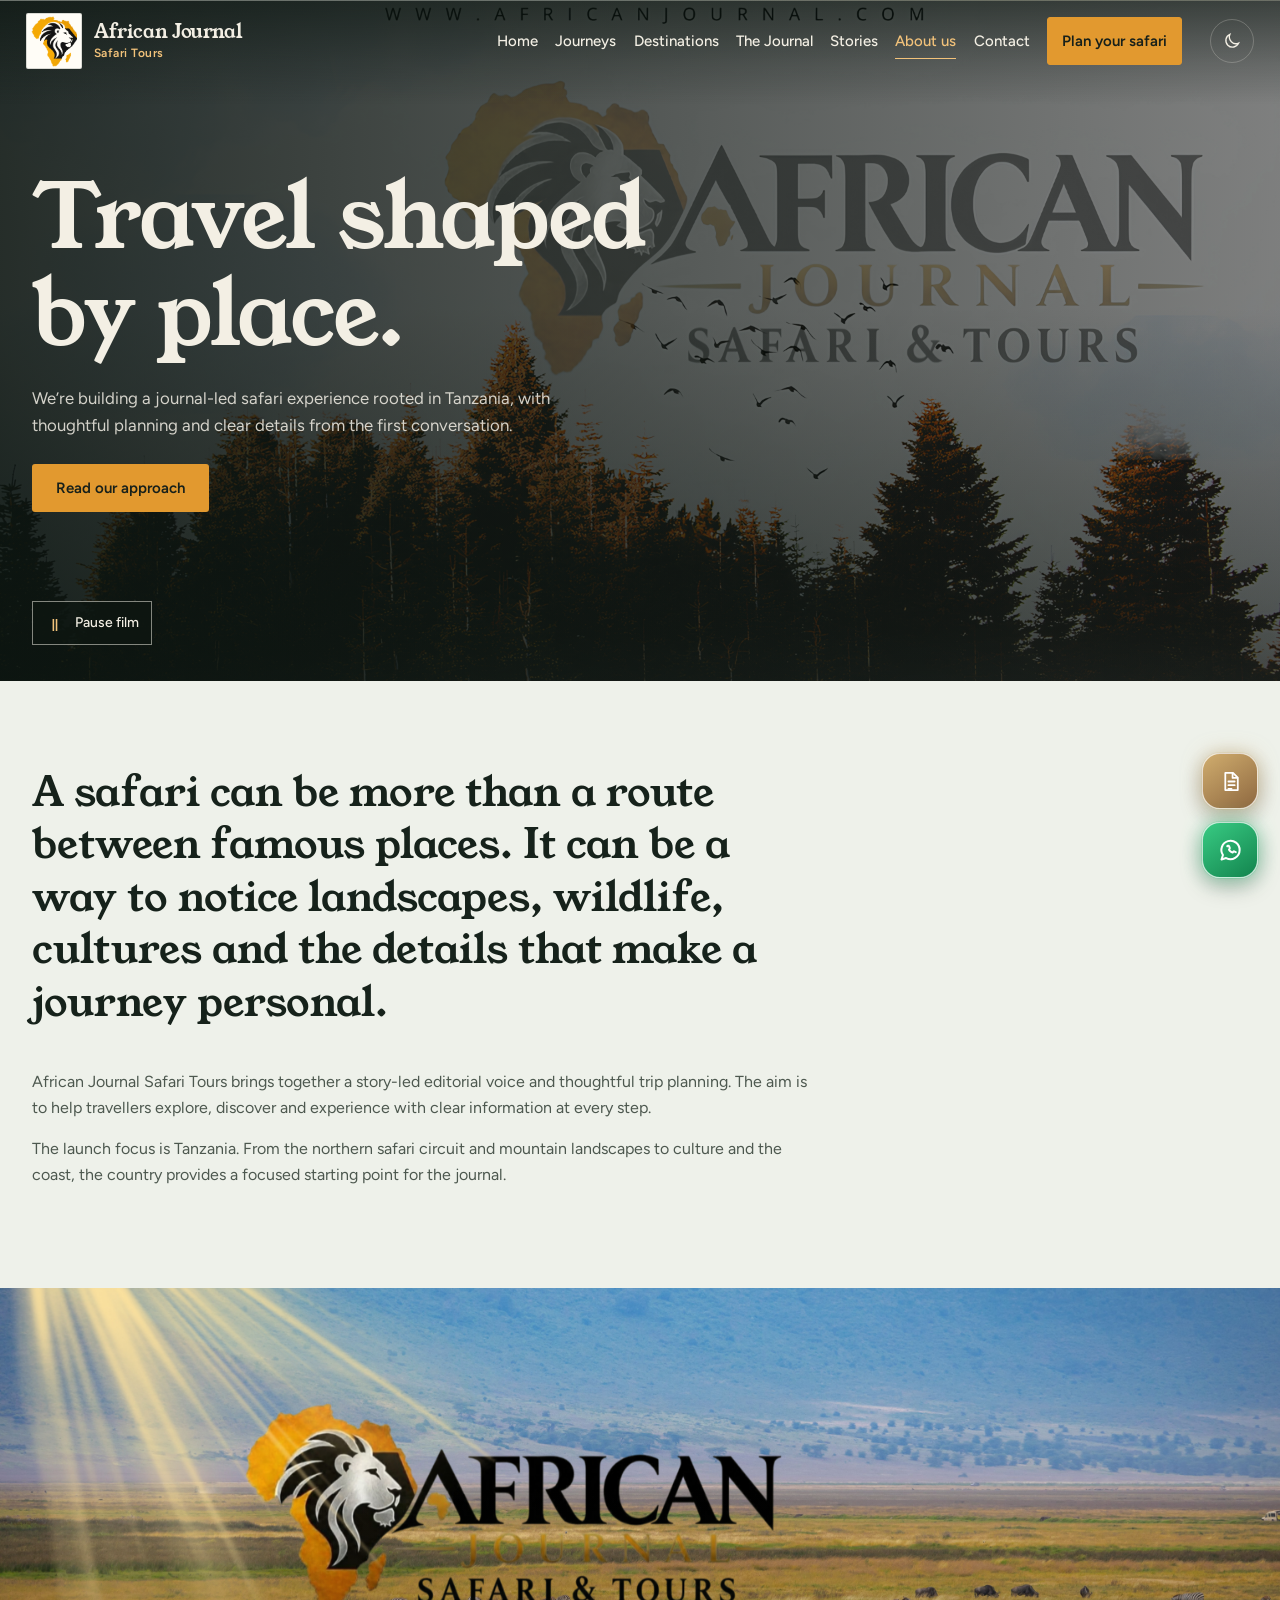
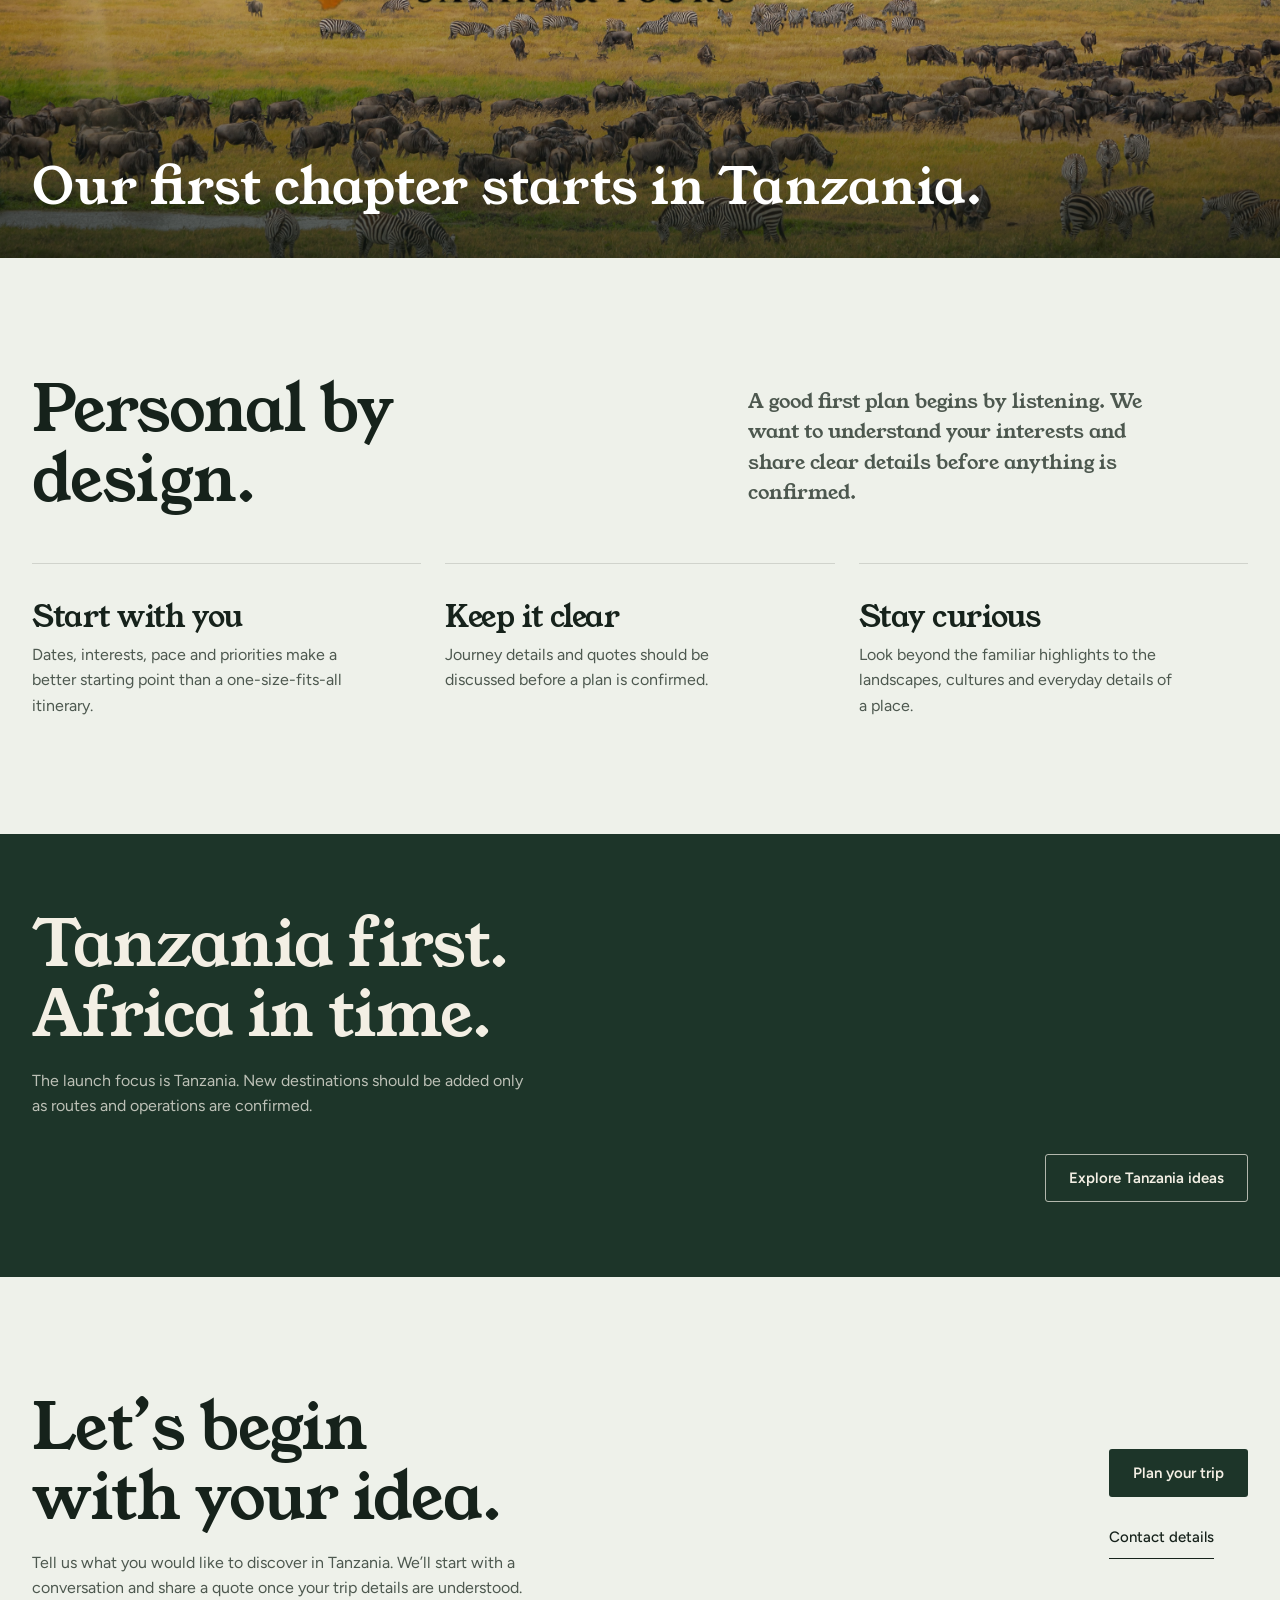
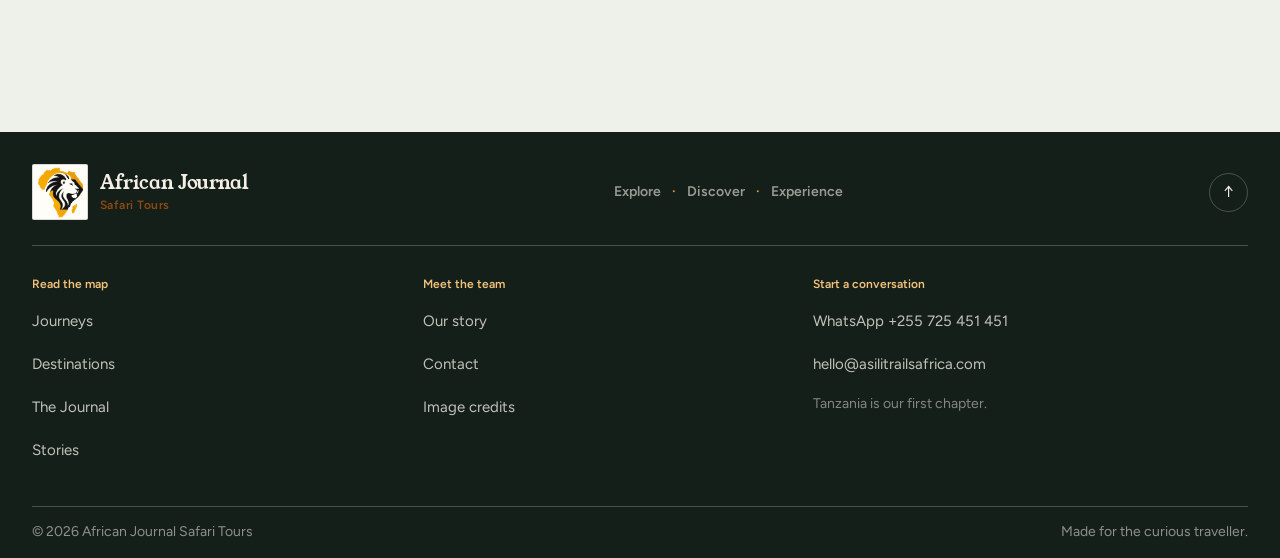
==== commit c2e2ed10: "Revise page title and introductory paragraph Updated the page title and modified the introductory te" ====
--- a/about.html
+++ b/about.html
@@ -119,10 +119,11 @@
         </video>
         <div class="page-hero-shade"></div>
         <div class="shell page-hero-copy">
-          <h1 id="page-title">A new generation<br />of African safari.</h1>
+          <h1 id="page-title">Travel shaped<br />by place.</h1>
           <p>
-            A story-led travel brand for remarkable journeys, meaningful
-            discovery and personal experiences.
+            We’re building a journal-led safari experience rooted in Tanzania,
+            with thoughtful planning and clear details from the first
+            conversation.
           </p>
           <a class="button button-gold" href="#story">Read our approach</a>
         </div>
